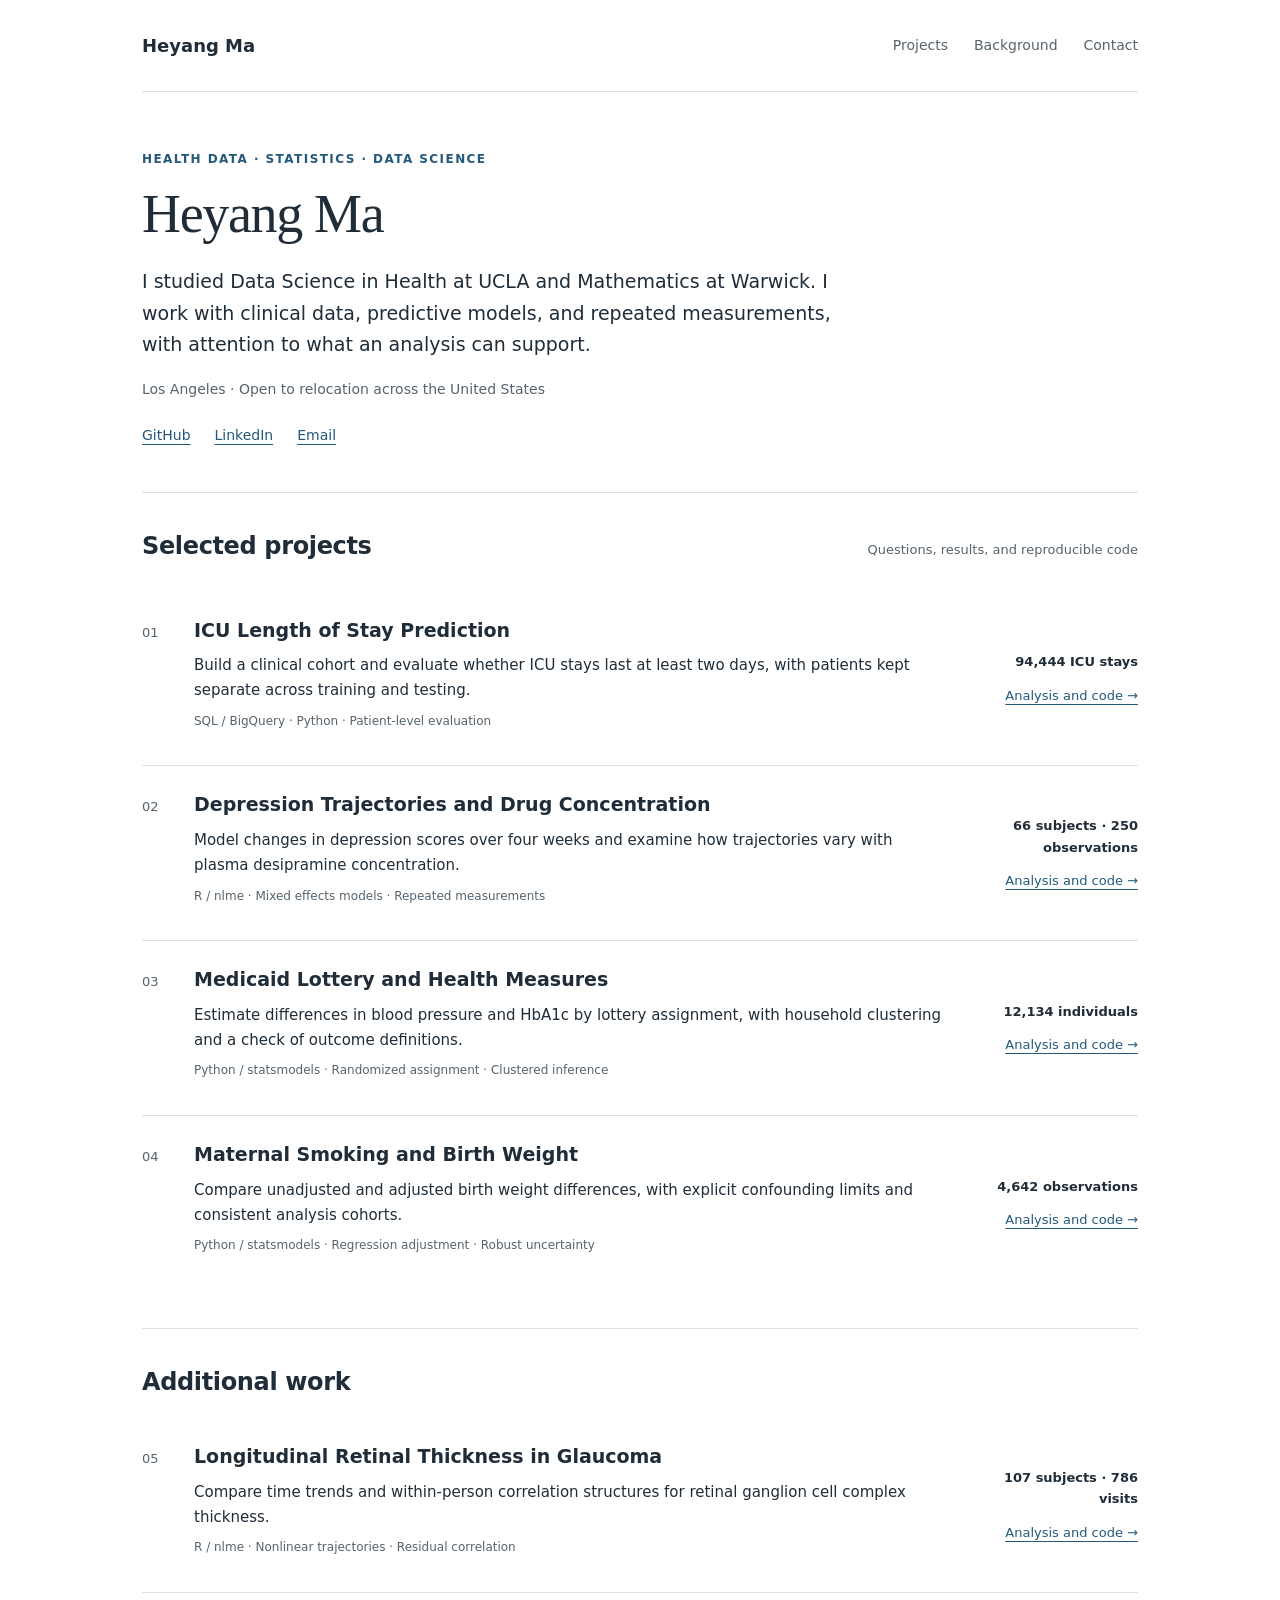
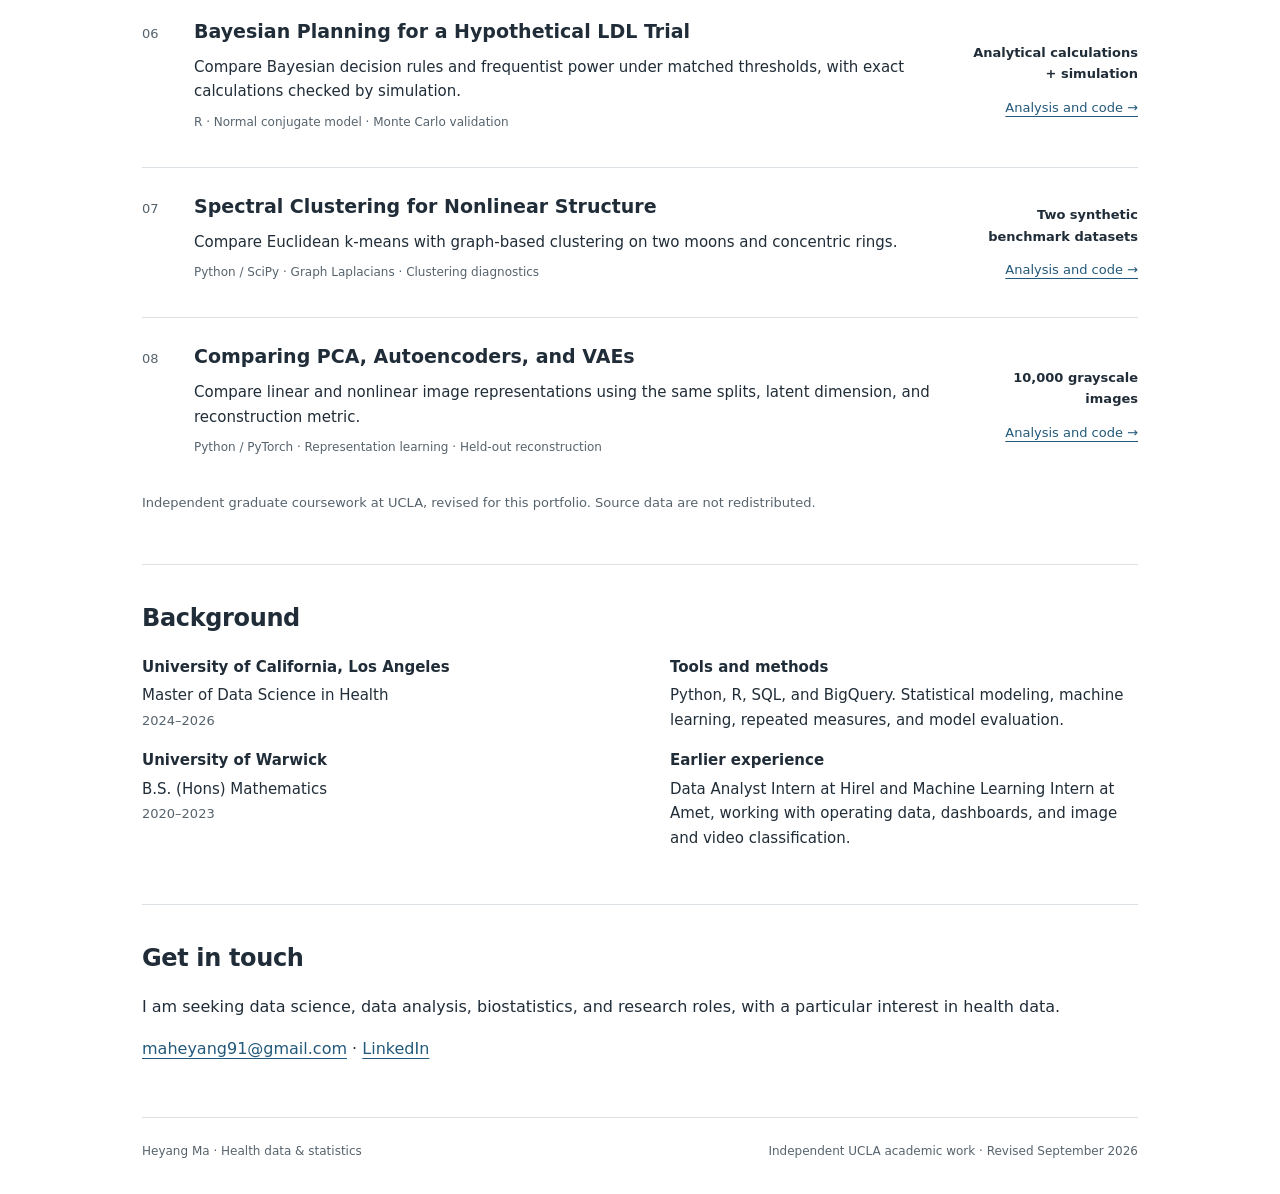
==== index.html @ ee315f1b "Add reviewed portfolio files: ." ====
<!doctype html><html lang="en"><head><meta charset="utf-8"><meta name="viewport" content="width=device-width,initial-scale=1"><title>Portfolio | Heyang Ma</title><meta name="description" content="Health data and statistics projects by Heyang Ma"><link rel="stylesheet" href="assets/style.css"><link rel="icon" href="assets/favicon.svg"></head><body><a class="skip" href="#main">Skip to content</a><div class="wrap"><header class="header"><a class="brand" href="index.html">Heyang Ma</a><nav class="nav" aria-label="Main navigation"><a href="index.html#projects">Projects</a><a href="index.html#background">Background</a><a href="index.html#contact">Contact</a></nav></header><main id="main"><section class="intro"><p class="eyebrow">Health data · Statistics · Data science</p><h1>Heyang Ma</h1><p class="lede">I studied Data Science in Health at UCLA and Mathematics at Warwick. I work with clinical data, predictive models, and repeated measurements, with attention to what an analysis can support.</p><p class="meta">Los Angeles · Open to relocation across the United States</p><div class="intro-links"><a href="https://github.com/666mhy666">GitHub</a><a href="https://www.linkedin.com/in/heyang-ma-375151330/">LinkedIn</a><a href="mailto:maheyang91@gmail.com">Email</a></div></section><section class="section" id="projects"><div class="section-head"><h2>Selected projects</h2><p>Questions, results, and reproducible code</p></div><ol class="projects"><li class="project"><span class="number">01</span><div><h3><a href="projects/mimic-iv-icu-los/index.html">ICU Length of Stay Prediction</a></h3><p>Build a clinical cohort and evaluate whether ICU stays last at least two days, with patients kept separate across training and testing.</p><p class="method">SQL / BigQuery · Python · Patient-level evaluation</p></div><div class="project-side"><strong>94,444 ICU stays</strong><a href="projects/mimic-iv-icu-los/index.html">Analysis and code →</a></div></li><li class="project"><span class="number">02</span><div><h3><a href="projects/longitudinal-depression/index.html">Depression Trajectories and Drug Concentration</a></h3><p>Model changes in depression scores over four weeks and examine how trajectories vary with plasma desipramine concentration.</p><p class="method">R / nlme · Mixed effects models · Repeated measurements</p></div><div class="project-side"><strong>66 subjects · 250 observations</strong><a href="projects/longitudinal-depression/index.html">Analysis and code →</a></div></li><li class="project"><span class="number">03</span><div><h3><a href="projects/medicaid-lottery-analysis/index.html">Medicaid Lottery and Health Measures</a></h3><p>Estimate differences in blood pressure and HbA1c by lottery assignment, with household clustering and a check of outcome definitions.</p><p class="method">Python / statsmodels · Randomized assignment · Clustered inference</p></div><div class="project-side"><strong>12,134 individuals</strong><a href="projects/medicaid-lottery-analysis/index.html">Analysis and code →</a></div></li><li class="project"><span class="number">04</span><div><h3><a href="projects/maternal-smoking-birthweight/index.html">Maternal Smoking and Birth Weight</a></h3><p>Compare unadjusted and adjusted birth weight differences, with explicit confounding limits and consistent analysis cohorts.</p><p class="method">Python / statsmodels · Regression adjustment · Robust uncertainty</p></div><div class="project-side"><strong>4,642 observations</strong><a href="projects/maternal-smoking-birthweight/index.html">Analysis and code →</a></div></li></ol></section><section class="section"><h2>Additional work</h2><ol class="projects"><li class="project"><span class="number">05</span><div><h3><a href="projects/glaucoma-progression/index.html">Longitudinal Retinal Thickness in Glaucoma</a></h3><p>Compare time trends and within-person correlation structures for retinal ganglion cell complex thickness.</p><p class="method">R / nlme · Nonlinear trajectories · Residual correlation</p></div><div class="project-side"><strong>107 subjects · 786 visits</strong><a href="projects/glaucoma-progression/index.html">Analysis and code →</a></div></li><li class="project"><span class="number">06</span><div><h3><a href="projects/bayesian-trial-design/index.html">Bayesian Planning for a Hypothetical LDL Trial</a></h3><p>Compare Bayesian decision rules and frequentist power under matched thresholds, with exact calculations checked by simulation.</p><p class="method">R · Normal conjugate model · Monte Carlo validation</p></div><div class="project-side"><strong>Analytical calculations + simulation</strong><a href="projects/bayesian-trial-design/index.html">Analysis and code →</a></div></li><li class="project"><span class="number">07</span><div><h3><a href="projects/spectral-clustering/index.html">Spectral Clustering for Nonlinear Structure</a></h3><p>Compare Euclidean k-means with graph-based clustering on two moons and concentric rings.</p><p class="method">Python / SciPy · Graph Laplacians · Clustering diagnostics</p></div><div class="project-side"><strong>Two synthetic benchmark datasets</strong><a href="projects/spectral-clustering/index.html">Analysis and code →</a></div></li><li class="project"><span class="number">08</span><div><h3><a href="projects/image-representation-learning/index.html">Comparing PCA, Autoencoders, and VAEs</a></h3><p>Compare linear and nonlinear image representations using the same splits, latent dimension, and reconstruction metric.</p><p class="method">Python / PyTorch · Representation learning · Held-out reconstruction</p></div><div class="project-side"><strong>10,000 grayscale images</strong><a href="projects/image-representation-learning/index.html">Analysis and code →</a></div></li></ol><p class="small">Independent graduate coursework at UCLA, revised for this portfolio. Source data are not redistributed.</p></section><section class="section" id="background"><h2>Background</h2><div class="two-col"><div><p class="label">University of California, Los Angeles</p><p>Master of Data Science in Health<br><span class="small">2024–2026</span></p><p class="label">University of Warwick</p><p>B.S. (Hons) Mathematics<br><span class="small">2020–2023</span></p></div><div><p class="label">Tools and methods</p><p>Python, R, SQL, and BigQuery. Statistical modeling, machine learning, repeated measures, and model evaluation.</p><p class="label">Earlier experience</p><p>Data Analyst Intern at Hirel and Machine Learning Intern at Amet, working with operating data, dashboards, and image and video classification.</p></div></div></section><section class="section" id="contact"><h2>Get in touch</h2><p>I am seeking data science, data analysis, biostatistics, and research roles, with a particular interest in health data.</p><p><a href="mailto:maheyang91@gmail.com">maheyang91@gmail.com</a> · <a href="https://www.linkedin.com/in/heyang-ma-375151330/">LinkedIn</a></p></section></main><footer class="footer"><span>Heyang Ma · Health data &amp; statistics</span><span>Independent UCLA academic work · Revised September 2026</span></footer></div></body></html>
---- assets/style.css ----
:root{--ink:#202d38;--muted:#56636d;--blue:#23597a;--line:#dbe1e4;--paper:#fff;--tint:#f4f7f8;--max:1060px}
*{box-sizing:border-box}html{scroll-behavior:smooth;scroll-padding-top:24px}body{margin:0;background:var(--paper);color:var(--ink);font-family:system-ui,-apple-system,BlinkMacSystemFont,"Segoe UI",sans-serif;font-size:16px;line-height:1.65}a{color:var(--blue);text-underline-offset:4px}a:hover{text-decoration-thickness:2px}a:focus-visible{outline:3px solid #be7d20;outline-offset:5px;border-radius:2px}.wrap{max-width:var(--max);margin:auto;padding:0 32px}.skip{position:absolute;left:24px;top:-100px;background:#fff;padding:12px;z-index:3}.skip:focus{top:12px}.header{display:flex;justify-content:space-between;align-items:center;gap:24px;min-height:92px;border-bottom:1px solid var(--line)}.brand{font-weight:650;color:var(--ink);text-decoration:none;font-size:18px}.nav{display:flex;gap:26px;flex-wrap:wrap;font-size:14px}.nav a{color:var(--muted);text-decoration:none}.nav a:hover{text-decoration:underline}.intro{padding:58px 0 45px;max-width:780px}.eyebrow{font-size:12px;font-weight:650;letter-spacing:.12em;text-transform:uppercase;color:var(--blue);margin:0 0 14px}h1,h2,h3,p{margin-top:0}h1{font-family:Georgia,"Times New Roman",serif;font-size:clamp(36px,5vw,54px);font-weight:400;line-height:1.12;letter-spacing:-.025em;margin-bottom:22px}h2{font-size:24px;line-height:1.3;font-weight:600;letter-spacing:-.015em}h3{font-size:19px;line-height:1.4;font-weight:600;margin-bottom:10px}.lede{font-size:19px;line-height:1.65;max-width:720px;margin-bottom:18px}.meta{font-size:14px;color:var(--muted);margin-bottom:0}.intro-links{display:flex;gap:24px;margin-top:23px;font-size:14px}.section{padding:38px 0;border-top:1px solid var(--line)}.section-head{display:flex;align-items:baseline;justify-content:space-between;gap:18px;margin-bottom:9px}.section-head p{font-size:13px;color:var(--muted)}.projects{list-style:none;padding:0;margin:0}.project{display:grid;grid-template-columns:34px 1fr 176px;gap:18px;padding:25px 0;border-top:1px solid var(--line)}.project:first-child{border-top:0}.number{color:var(--muted);font-size:13px;padding-top:5px;font-variant-numeric:tabular-nums}.project h3 a{color:var(--ink);text-decoration:none}.project h3 a:hover{color:var(--blue);text-decoration:underline}.project p{font-size:15px;line-height:1.65;margin:0 0 9px}.method{font-size:12px!important;color:var(--muted)}.project-side{text-align:right;font-size:13px;align-self:center}.project-side strong{font-weight:550;display:block;margin-bottom:12px}.project-side a{white-space:nowrap}.two-col{display:grid;grid-template-columns:1fr 1fr;gap:60px}.two-col p{font-size:15px}.label{font-weight:600;margin-bottom:4px}.small{font-size:13px;color:var(--muted)}.availability{background:var(--tint);border-left:3px solid #8ca8b9;padding:16px 20px;font-size:14px;color:#47545d;margin:24px 0}.footer{border-top:1px solid var(--line);padding:24px 0 32px;display:flex;justify-content:space-between;gap:24px;font-size:12px;color:var(--muted)}.back{display:inline-block;margin-top:30px;font-size:14px}.detail-intro{padding:28px 0 32px;max-width:900px}.detail-intro h1{font-size:clamp(32px,4.5vw,46px)}.facts{display:flex;gap:30px;flex-wrap:wrap;border-block:1px solid var(--line);padding:17px 0;margin-top:24px;font-size:13px}.facts strong{display:block;font-weight:600}.detail-layout{display:grid;grid-template-columns:minmax(0,2.6fr) minmax(190px,1fr);gap:60px;margin-bottom:48px}.prose h2{font-size:21px;margin:29px 0 12px}.prose h2:first-child{margin-top:0}.prose p,.prose li{font-size:15px}.prose ul{padding-left:22px}.prose li{padding-bottom:7px}.aside{border-left:1px solid var(--line);padding-left:24px}.aside h2{font-size:14px}.aside ul{list-style:none;padding:0;font-size:14px}.aside li{margin:10px 0}.aside .note{font-size:13px;color:var(--muted);margin-top:24px}.contact p{margin-bottom:10px}
@media(max-width:720px){.wrap{padding:0 22px}.header{min-height:80px;gap:16px}.nav{gap:15px;font-size:13px}.intro{padding:40px 0 32px}.lede{font-size:17px}.project{grid-template-columns:24px 1fr;gap:10px;padding:23px 0}.project-side{grid-column:2;text-align:left;display:flex;gap:18px;align-items:center;font-size:12px}.project-side strong{margin:0}.section-head{display:block}.section-head p{margin-top:-4px}.two-col{grid-template-columns:1fr;gap:20px}.detail-layout{grid-template-columns:1fr;gap:25px}.aside{border-left:0;border-top:1px solid var(--line);padding:24px 0 0}.footer{flex-direction:column;gap:5px}.facts{gap:20px}.intro-links{flex-wrap:wrap}.section{padding:30px 0}}
@media(prefers-reduced-motion:reduce){html{scroll-behavior:auto}}@media print{.nav,.skip,.back,.intro-links{display:none}body{font-size:11pt}.wrap{max-width:none;padding:0}a{color:inherit}.section,.project{break-inside:avoid}.intro{padding:20px 0}.detail-layout{display:block}.aside{border:0;padding:0}.footer{margin-top:20px}}
pre{overflow-x:auto;background:var(--tint);padding:16px;font-size:13px}figure{margin:24px 0}.prose,.aside{min-width:0}.aside a{overflow-wrap:anywhere}
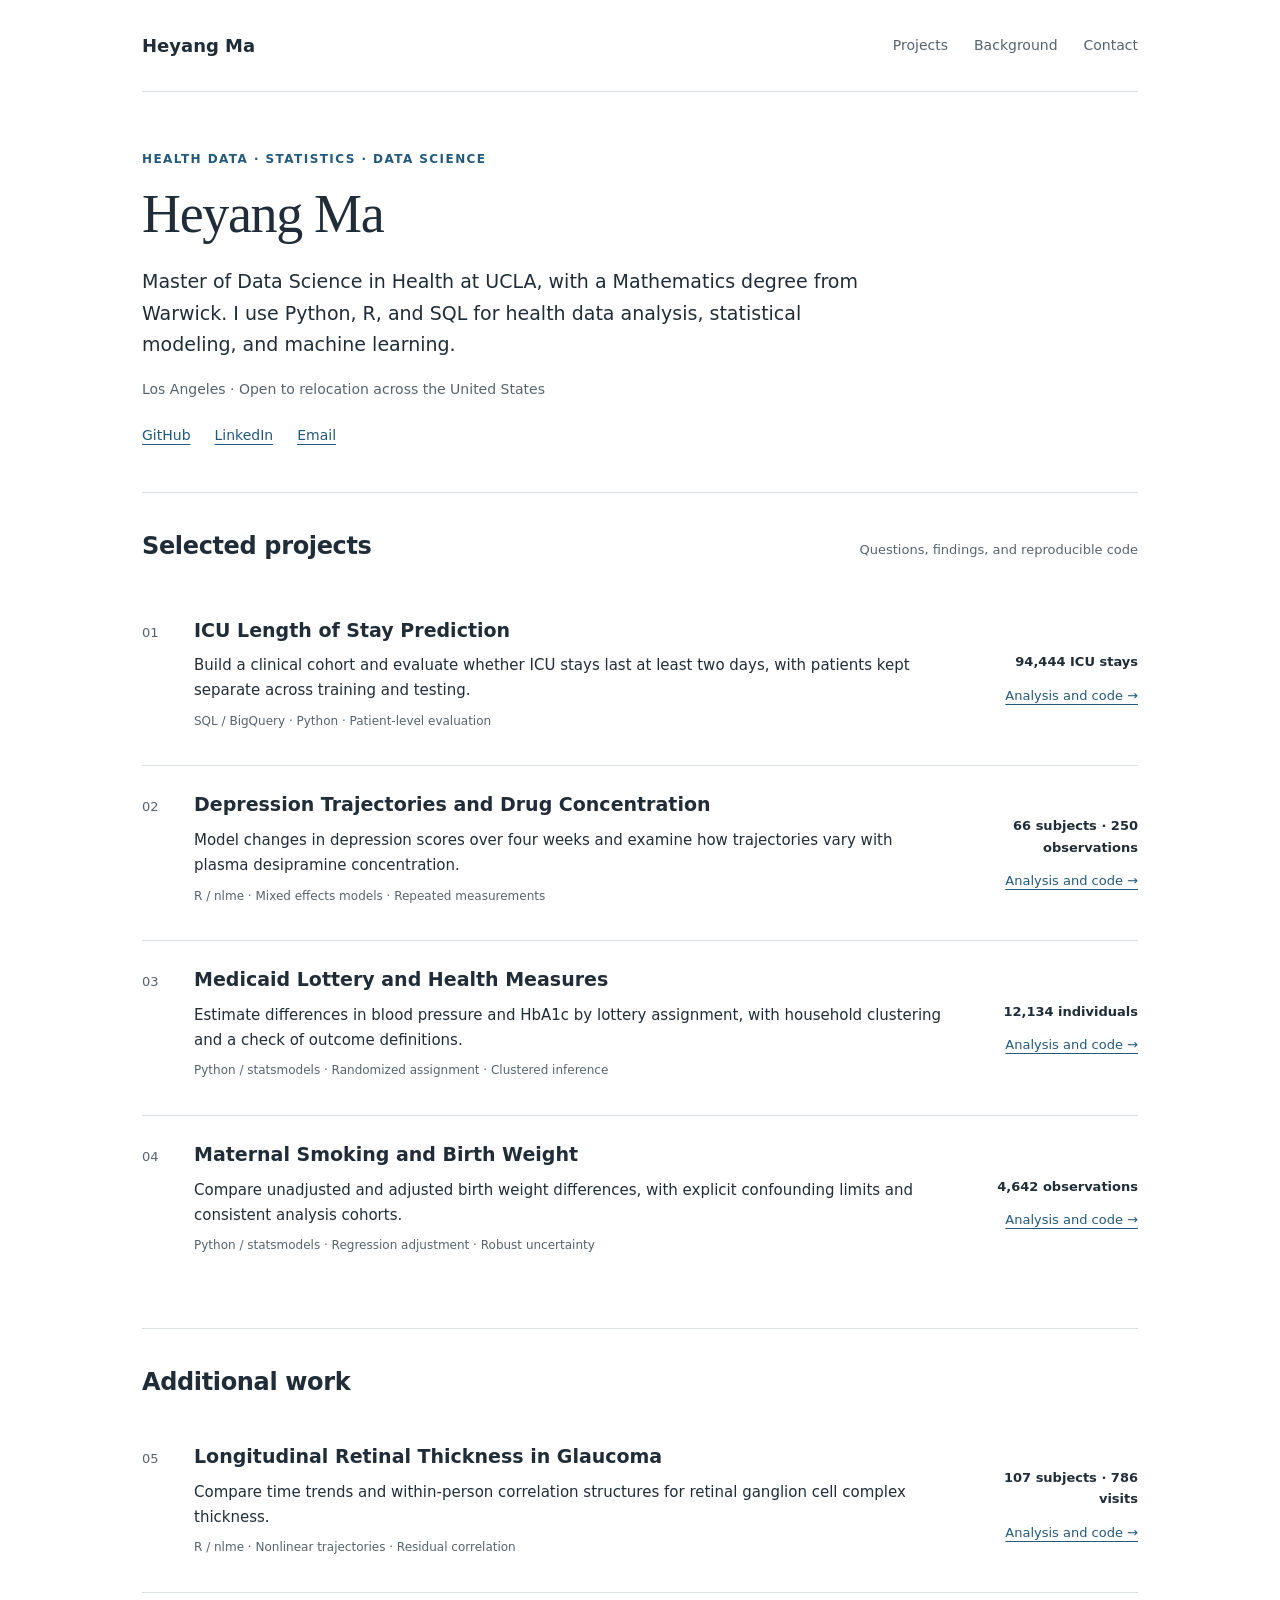
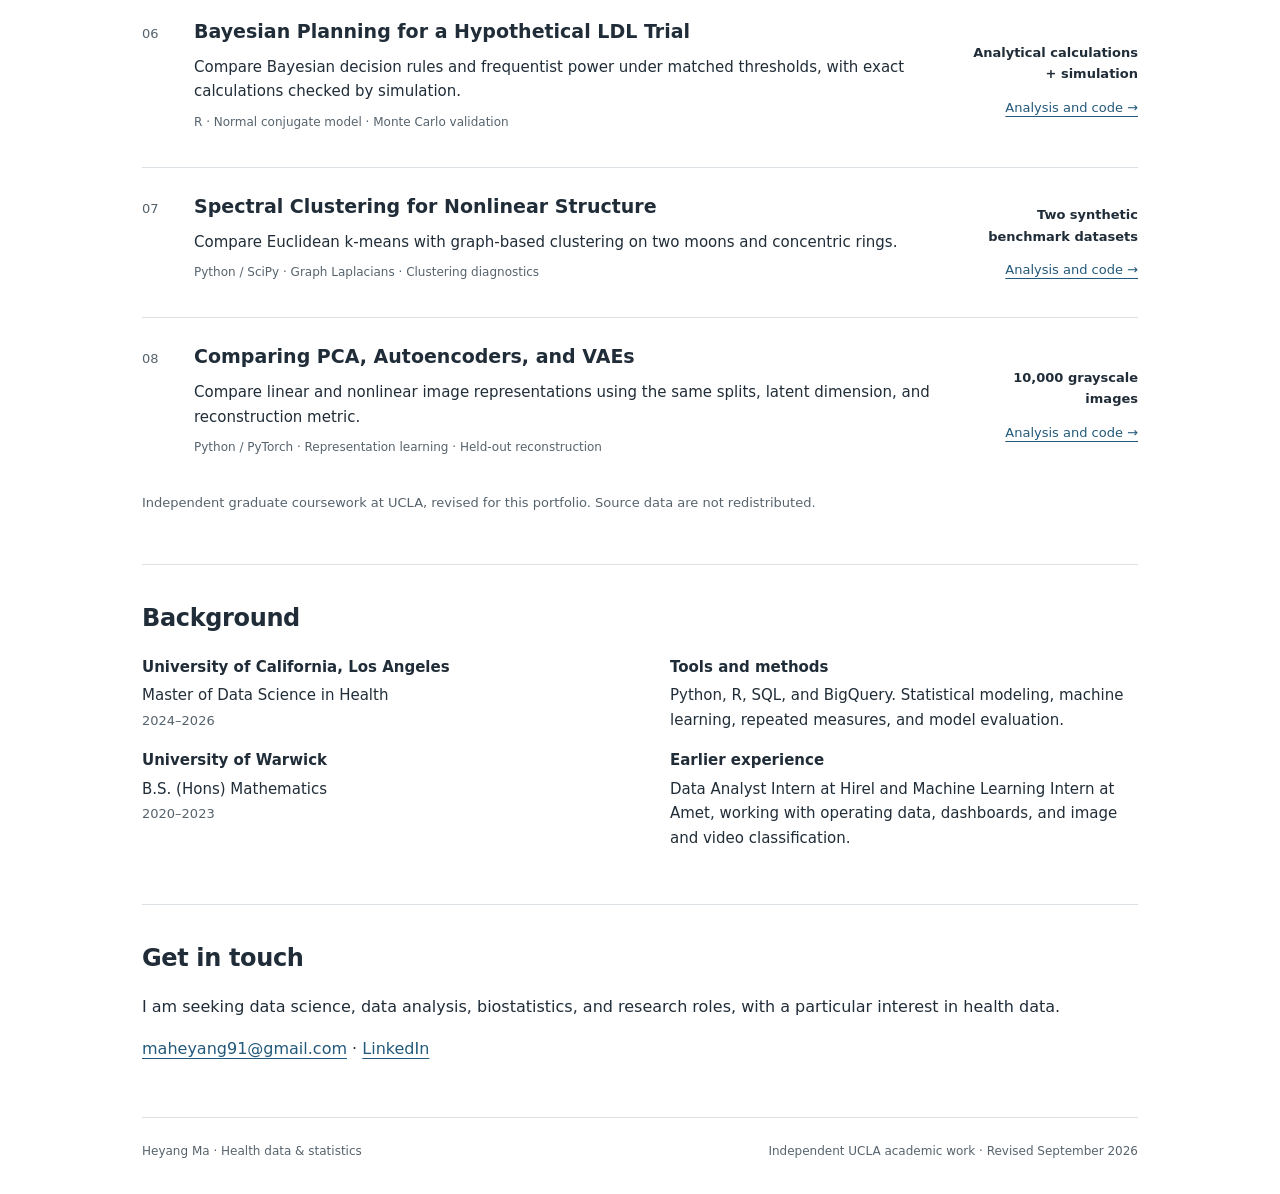
==== commit 1b071b91: "Refine portfolio homepage" ====
--- a/index.html
+++ b/index.html
@@ -1 +1 @@
-<!doctype html><html lang="en"><head><meta charset="utf-8"><meta name="viewport" content="width=device-width,initial-scale=1"><title>Portfolio | Heyang Ma</title><meta name="description" content="Health data and statistics projects by Heyang Ma"><link rel="stylesheet" href="assets/style.css"><link rel="icon" href="assets/favicon.svg"></head><body><a class="skip" href="#main">Skip to content</a><div class="wrap"><header class="header"><a class="brand" href="index.html">Heyang Ma</a><nav class="nav" aria-label="Main navigation"><a href="index.html#projects">Projects</a><a href="index.html#background">Background</a><a href="index.html#contact">Contact</a></nav></header><main id="main"><section class="intro"><p class="eyebrow">Health data · Statistics · Data science</p><h1>Heyang Ma</h1><p class="lede">I studied Data Science in Health at UCLA and Mathematics at Warwick. I work with clinical data, predictive models, and repeated measurements, with attention to what an analysis can support.</p><p class="meta">Los Angeles · Open to relocation across the United States</p><div class="intro-links"><a href="https://github.com/666mhy666">GitHub</a><a href="https://www.linkedin.com/in/heyang-ma-375151330/">LinkedIn</a><a href="mailto:maheyang91@gmail.com">Email</a></div></section><section class="section" id="projects"><div class="section-head"><h2>Selected projects</h2><p>Questions, results, and reproducible code</p></div><ol class="projects"><li class="project"><span class="number">01</span><div><h3><a href="projects/mimic-iv-icu-los/index.html">ICU Length of Stay Prediction</a></h3><p>Build a clinical cohort and evaluate whether ICU stays last at least two days, with patients kept separate across training and testing.</p><p class="method">SQL / BigQuery · Python · Patient-level evaluation</p></div><div class="project-side"><strong>94,444 ICU stays</strong><a href="projects/mimic-iv-icu-los/index.html">Analysis and code →</a></div></li><li class="project"><span class="number">02</span><div><h3><a href="projects/longitudinal-depression/index.html">Depression Trajectories and Drug Concentration</a></h3><p>Model changes in depression scores over four weeks and examine how trajectories vary with plasma desipramine concentration.</p><p class="method">R / nlme · Mixed effects models · Repeated measurements</p></div><div class="project-side"><strong>66 subjects · 250 observations</strong><a href="projects/longitudinal-depression/index.html">Analysis and code →</a></div></li><li class="project"><span class="number">03</span><div><h3><a href="projects/medicaid-lottery-analysis/index.html">Medicaid Lottery and Health Measures</a></h3><p>Estimate differences in blood pressure and HbA1c by lottery assignment, with household clustering and a check of outcome definitions.</p><p class="method">Python / statsmodels · Randomized assignment · Clustered inference</p></div><div class="project-side"><strong>12,134 individuals</strong><a href="projects/medicaid-lottery-analysis/index.html">Analysis and code →</a></div></li><li class="project"><span class="number">04</span><div><h3><a href="projects/maternal-smoking-birthweight/index.html">Maternal Smoking and Birth Weight</a></h3><p>Compare unadjusted and adjusted birth weight differences, with explicit confounding limits and consistent analysis cohorts.</p><p class="method">Python / statsmodels · Regression adjustment · Robust uncertainty</p></div><div class="project-side"><strong>4,642 observations</strong><a href="projects/maternal-smoking-birthweight/index.html">Analysis and code →</a></div></li></ol></section><section class="section"><h2>Additional work</h2><ol class="projects"><li class="project"><span class="number">05</span><div><h3><a href="projects/glaucoma-progression/index.html">Longitudinal Retinal Thickness in Glaucoma</a></h3><p>Compare time trends and within-person correlation structures for retinal ganglion cell complex thickness.</p><p class="method">R / nlme · Nonlinear trajectories · Residual correlation</p></div><div class="project-side"><strong>107 subjects · 786 visits</strong><a href="projects/glaucoma-progression/index.html">Analysis and code →</a></div></li><li class="project"><span class="number">06</span><div><h3><a href="projects/bayesian-trial-design/index.html">Bayesian Planning for a Hypothetical LDL Trial</a></h3><p>Compare Bayesian decision rules and frequentist power under matched thresholds, with exact calculations checked by simulation.</p><p class="method">R · Normal conjugate model · Monte Carlo validation</p></div><div class="project-side"><strong>Analytical calculations + simulation</strong><a href="projects/bayesian-trial-design/index.html">Analysis and code →</a></div></li><li class="project"><span class="number">07</span><div><h3><a href="projects/spectral-clustering/index.html">Spectral Clustering for Nonlinear Structure</a></h3><p>Compare Euclidean k-means with graph-based clustering on two moons and concentric rings.</p><p class="method">Python / SciPy · Graph Laplacians · Clustering diagnostics</p></div><div class="project-side"><strong>Two synthetic benchmark datasets</strong><a href="projects/spectral-clustering/index.html">Analysis and code →</a></div></li><li class="project"><span class="number">08</span><div><h3><a href="projects/image-representation-learning/index.html">Comparing PCA, Autoencoders, and VAEs</a></h3><p>Compare linear and nonlinear image representations using the same splits, latent dimension, and reconstruction metric.</p><p class="method">Python / PyTorch · Representation learning · Held-out reconstruction</p></div><div class="project-side"><strong>10,000 grayscale images</strong><a href="projects/image-representation-learning/index.html">Analysis and code →</a></div></li></ol><p class="small">Independent graduate coursework at UCLA, revised for this portfolio. Source data are not redistributed.</p></section><section class="section" id="background"><h2>Background</h2><div class="two-col"><div><p class="label">University of California, Los Angeles</p><p>Master of Data Science in Health<br><span class="small">2024–2026</span></p><p class="label">University of Warwick</p><p>B.S. (Hons) Mathematics<br><span class="small">2020–2023</span></p></div><div><p class="label">Tools and methods</p><p>Python, R, SQL, and BigQuery. Statistical modeling, machine learning, repeated measures, and model evaluation.</p><p class="label">Earlier experience</p><p>Data Analyst Intern at Hirel and Machine Learning Intern at Amet, working with operating data, dashboards, and image and video classification.</p></div></div></section><section class="section" id="contact"><h2>Get in touch</h2><p>I am seeking data science, data analysis, biostatistics, and research roles, with a particular interest in health data.</p><p><a href="mailto:maheyang91@gmail.com">maheyang91@gmail.com</a> · <a href="https://www.linkedin.com/in/heyang-ma-375151330/">LinkedIn</a></p></section></main><footer class="footer"><span>Heyang Ma · Health data &amp; statistics</span><span>Independent UCLA academic work · Revised September 2026</span></footer></div></body></html>+<!doctype html><html lang="en"><head><meta charset="utf-8"><meta name="viewport" content="width=device-width,initial-scale=1"><title>Portfolio | Heyang Ma</title><meta name="description" content="Health data and statistics projects by Heyang Ma"><link rel="stylesheet" href="assets/style.css"><link rel="icon" href="assets/favicon.svg"></head><body><a class="skip" href="#main">Skip to content</a><div class="wrap"><header class="header"><a class="brand" href="index.html">Heyang Ma</a><nav class="nav" aria-label="Main navigation"><a href="index.html#projects">Projects</a><a href="index.html#background">Background</a><a href="index.html#contact">Contact</a></nav></header><main id="main"><section class="intro"><p class="eyebrow">Health data · Statistics · Data science</p><h1>Heyang Ma</h1><p class="lede">Master of Data Science in Health at UCLA, with a Mathematics degree from Warwick. I use Python, R, and SQL for health data analysis, statistical modeling, and machine learning.</p><p class="meta">Los Angeles · Open to relocation across the United States</p><div class="intro-links"><a href="https://github.com/666mhy666">GitHub</a><a href="https://www.linkedin.com/in/heyang-ma-375151330/">LinkedIn</a><a href="mailto:maheyang91@gmail.com">Email</a></div></section><section class="section" id="projects"><div class="section-head"><h2>Selected projects</h2><p>Questions, findings, and reproducible code</p></div><ol class="projects"><li class="project"><span class="number">01</span><div><h3><a href="projects/mimic-iv-icu-los/index.html">ICU Length of Stay Prediction</a></h3><p>Build a clinical cohort and evaluate whether ICU stays last at least two days, with patients kept separate across training and testing.</p><p class="method">SQL / BigQuery · Python · Patient-level evaluation</p></div><div class="project-side"><strong>94,444 ICU stays</strong><a href="projects/mimic-iv-icu-los/index.html">Analysis and code →</a></div></li><li class="project"><span class="number">02</span><div><h3><a href="projects/longitudinal-depression/index.html">Depression Trajectories and Drug Concentration</a></h3><p>Model changes in depression scores over four weeks and examine how trajectories vary with plasma desipramine concentration.</p><p class="method">R / nlme · Mixed effects models · Repeated measurements</p></div><div class="project-side"><strong>66 subjects · 250 observations</strong><a href="projects/longitudinal-depression/index.html">Analysis and code →</a></div></li><li class="project"><span class="number">03</span><div><h3><a href="projects/medicaid-lottery-analysis/index.html">Medicaid Lottery and Health Measures</a></h3><p>Estimate differences in blood pressure and HbA1c by lottery assignment, with household clustering and a check of outcome definitions.</p><p class="method">Python / statsmodels · Randomized assignment · Clustered inference</p></div><div class="project-side"><strong>12,134 individuals</strong><a href="projects/medicaid-lottery-analysis/index.html">Analysis and code →</a></div></li><li class="project"><span class="number">04</span><div><h3><a href="projects/maternal-smoking-birthweight/index.html">Maternal Smoking and Birth Weight</a></h3><p>Compare unadjusted and adjusted birth weight differences, with explicit confounding limits and consistent analysis cohorts.</p><p class="method">Python / statsmodels · Regression adjustment · Robust uncertainty</p></div><div class="project-side"><strong>4,642 observations</strong><a href="projects/maternal-smoking-birthweight/index.html">Analysis and code →</a></div></li></ol></section><section class="section"><h2>Additional work</h2><ol class="projects"><li class="project"><span class="number">05</span><div><h3><a href="projects/glaucoma-progression/index.html">Longitudinal Retinal Thickness in Glaucoma</a></h3><p>Compare time trends and within-person correlation structures for retinal ganglion cell complex thickness.</p><p class="method">R / nlme · Nonlinear trajectories · Residual correlation</p></div><div class="project-side"><strong>107 subjects · 786 visits</strong><a href="projects/glaucoma-progression/index.html">Analysis and code →</a></div></li><li class="project"><span class="number">06</span><div><h3><a href="projects/bayesian-trial-design/index.html">Bayesian Planning for a Hypothetical LDL Trial</a></h3><p>Compare Bayesian decision rules and frequentist power under matched thresholds, with exact calculations checked by simulation.</p><p class="method">R · Normal conjugate model · Monte Carlo validation</p></div><div class="project-side"><strong>Analytical calculations + simulation</strong><a href="projects/bayesian-trial-design/index.html">Analysis and code →</a></div></li><li class="project"><span class="number">07</span><div><h3><a href="projects/spectral-clustering/index.html">Spectral Clustering for Nonlinear Structure</a></h3><p>Compare Euclidean k-means with graph-based clustering on two moons and concentric rings.</p><p class="method">Python / SciPy · Graph Laplacians · Clustering diagnostics</p></div><div class="project-side"><strong>Two synthetic benchmark datasets</strong><a href="projects/spectral-clustering/index.html">Analysis and code →</a></div></li><li class="project"><span class="number">08</span><div><h3><a href="projects/image-representation-learning/index.html">Comparing PCA, Autoencoders, and VAEs</a></h3><p>Compare linear and nonlinear image representations using the same splits, latent dimension, and reconstruction metric.</p><p class="method">Python / PyTorch · Representation learning · Held-out reconstruction</p></div><div class="project-side"><strong>10,000 grayscale images</strong><a href="projects/image-representation-learning/index.html">Analysis and code →</a></div></li></ol><p class="small">Independent graduate coursework at UCLA, revised for this portfolio. Source data are not redistributed.</p></section><section class="section" id="background"><h2>Background</h2><div class="two-col"><div><p class="label">University of California, Los Angeles</p><p>Master of Data Science in Health<br><span class="small">2024–2026</span></p><p class="label">University of Warwick</p><p>B.S. (Hons) Mathematics<br><span class="small">2020–2023</span></p></div><div><p class="label">Tools and methods</p><p>Python, R, SQL, and BigQuery. Statistical modeling, machine learning, repeated measures, and model evaluation.</p><p class="label">Earlier experience</p><p>Data Analyst Intern at Hirel and Machine Learning Intern at Amet, working with operating data, dashboards, and image and video classification.</p></div></div></section><section class="section" id="contact"><h2>Get in touch</h2><p>I am seeking data science, data analysis, biostatistics, and research roles, with a particular interest in health data.</p><p><a href="mailto:maheyang91@gmail.com">maheyang91@gmail.com</a> · <a href="https://www.linkedin.com/in/heyang-ma-375151330/">LinkedIn</a></p></section></main><footer class="footer"><span>Heyang Ma · Health data &amp; statistics</span><span>Independent UCLA academic work · Revised September 2026</span></footer></div></body></html>
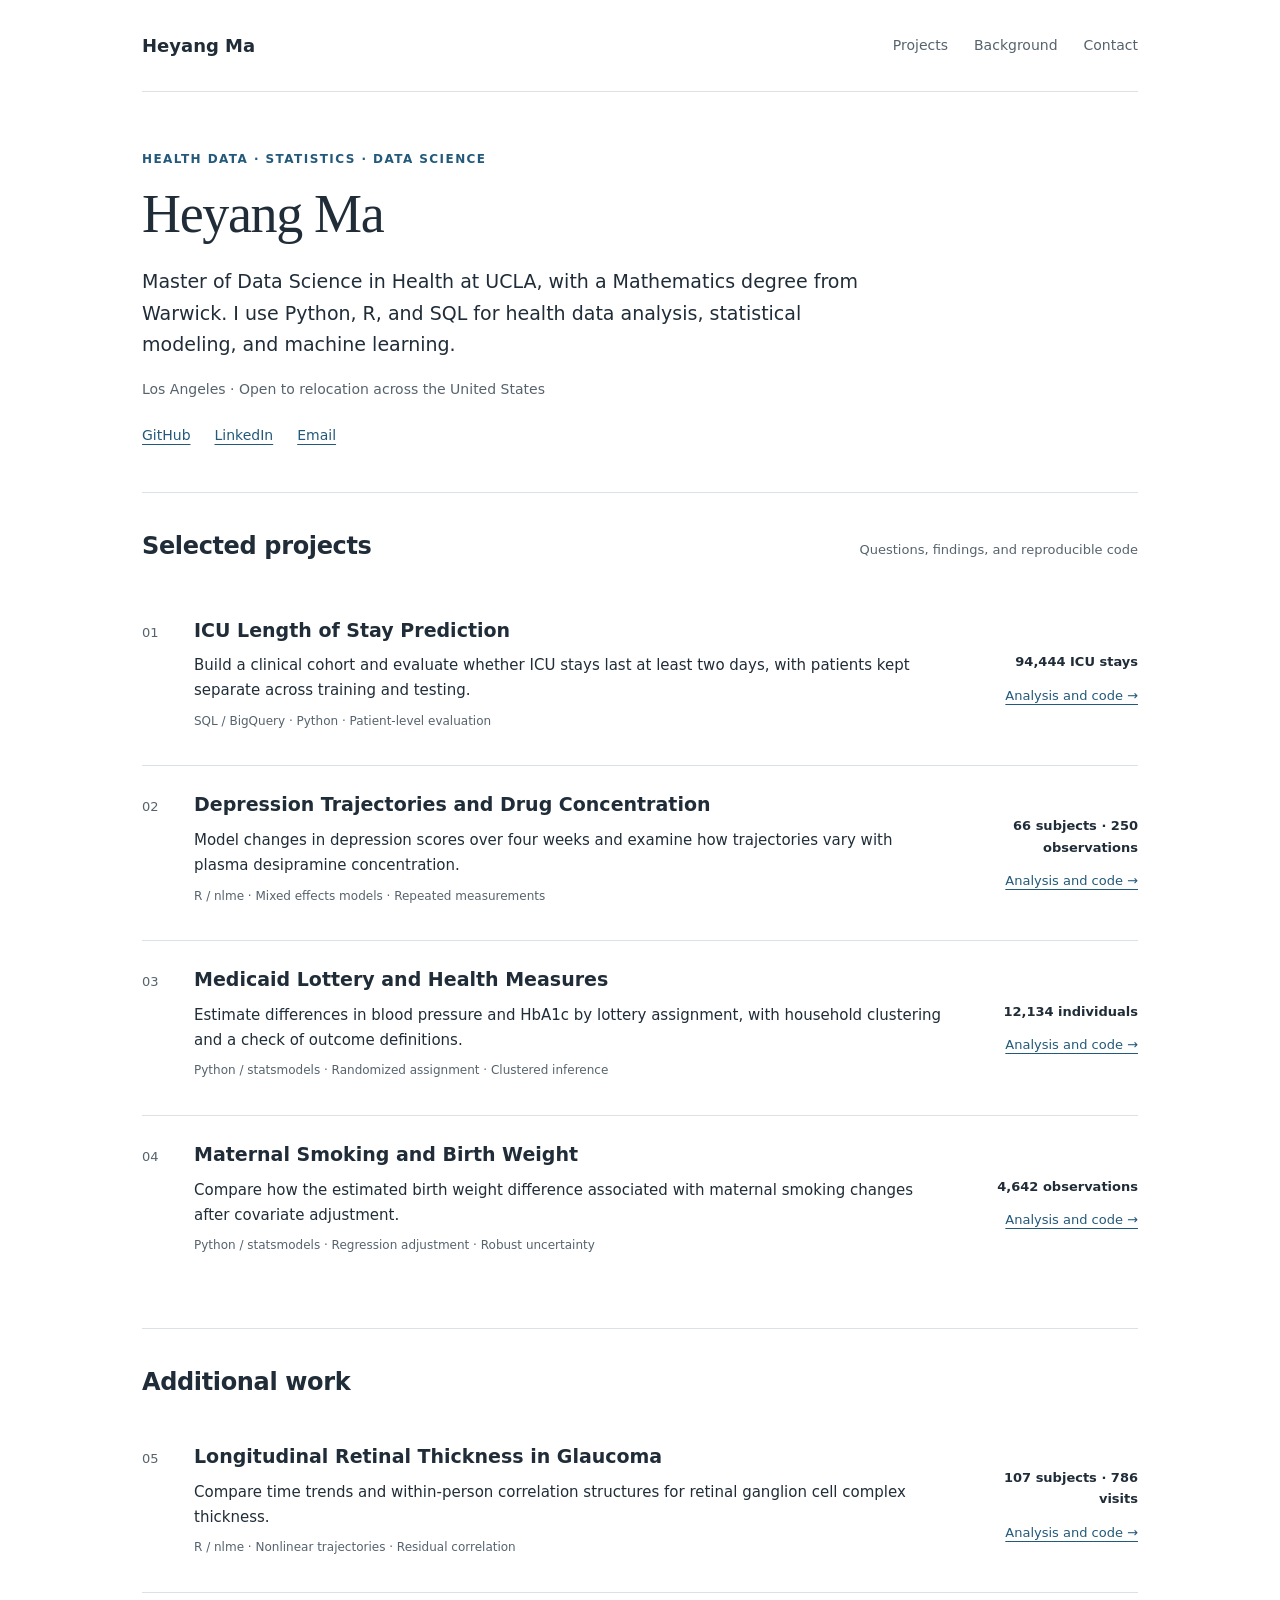
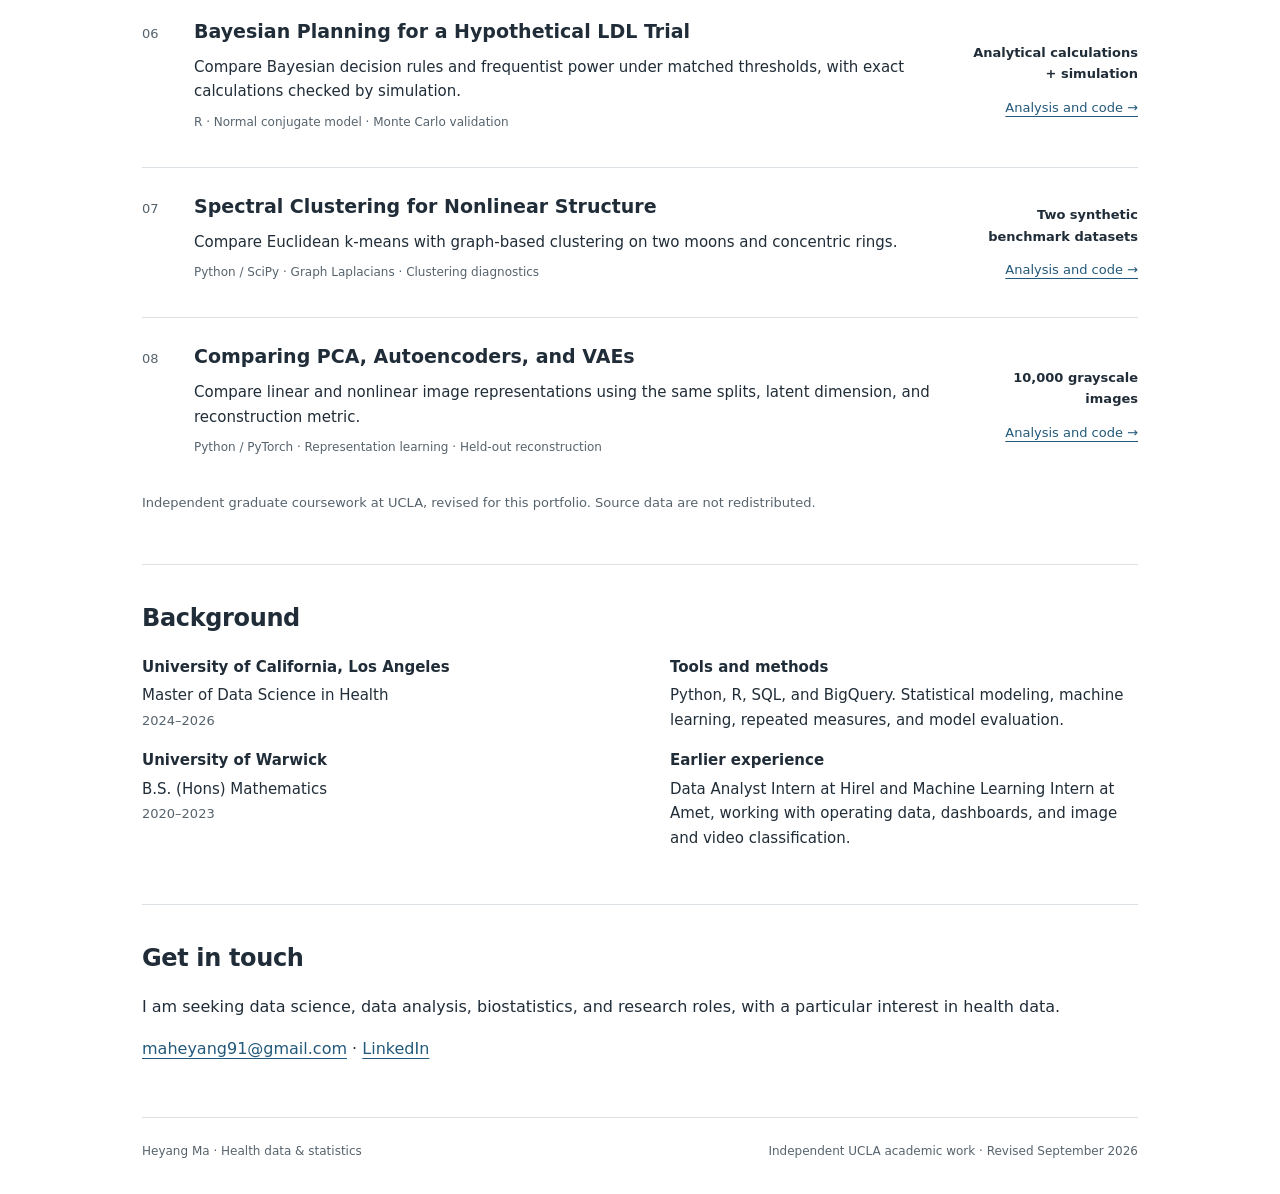
==== commit 79e6ef1a: "Refine portfolio writing" ====
--- a/index.html
+++ b/index.html
@@ -1 +1 @@
-<!doctype html><html lang="en"><head><meta charset="utf-8"><meta name="viewport" content="width=device-width,initial-scale=1"><title>Portfolio | Heyang Ma</title><meta name="description" content="Health data and statistics projects by Heyang Ma"><link rel="stylesheet" href="assets/style.css"><link rel="icon" href="assets/favicon.svg"></head><body><a class="skip" href="#main">Skip to content</a><div class="wrap"><header class="header"><a class="brand" href="index.html">Heyang Ma</a><nav class="nav" aria-label="Main navigation"><a href="index.html#projects">Projects</a><a href="index.html#background">Background</a><a href="index.html#contact">Contact</a></nav></header><main id="main"><section class="intro"><p class="eyebrow">Health data · Statistics · Data science</p><h1>Heyang Ma</h1><p class="lede">Master of Data Science in Health at UCLA, with a Mathematics degree from Warwick. I use Python, R, and SQL for health data analysis, statistical modeling, and machine learning.</p><p class="meta">Los Angeles · Open to relocation across the United States</p><div class="intro-links"><a href="https://github.com/666mhy666">GitHub</a><a href="https://www.linkedin.com/in/heyang-ma-375151330/">LinkedIn</a><a href="mailto:maheyang91@gmail.com">Email</a></div></section><section class="section" id="projects"><div class="section-head"><h2>Selected projects</h2><p>Questions, findings, and reproducible code</p></div><ol class="projects"><li class="project"><span class="number">01</span><div><h3><a href="projects/mimic-iv-icu-los/index.html">ICU Length of Stay Prediction</a></h3><p>Build a clinical cohort and evaluate whether ICU stays last at least two days, with patients kept separate across training and testing.</p><p class="method">SQL / BigQuery · Python · Patient-level evaluation</p></div><div class="project-side"><strong>94,444 ICU stays</strong><a href="projects/mimic-iv-icu-los/index.html">Analysis and code →</a></div></li><li class="project"><span class="number">02</span><div><h3><a href="projects/longitudinal-depression/index.html">Depression Trajectories and Drug Concentration</a></h3><p>Model changes in depression scores over four weeks and examine how trajectories vary with plasma desipramine concentration.</p><p class="method">R / nlme · Mixed effects models · Repeated measurements</p></div><div class="project-side"><strong>66 subjects · 250 observations</strong><a href="projects/longitudinal-depression/index.html">Analysis and code →</a></div></li><li class="project"><span class="number">03</span><div><h3><a href="projects/medicaid-lottery-analysis/index.html">Medicaid Lottery and Health Measures</a></h3><p>Estimate differences in blood pressure and HbA1c by lottery assignment, with household clustering and a check of outcome definitions.</p><p class="method">Python / statsmodels · Randomized assignment · Clustered inference</p></div><div class="project-side"><strong>12,134 individuals</strong><a href="projects/medicaid-lottery-analysis/index.html">Analysis and code →</a></div></li><li class="project"><span class="number">04</span><div><h3><a href="projects/maternal-smoking-birthweight/index.html">Maternal Smoking and Birth Weight</a></h3><p>Compare unadjusted and adjusted birth weight differences, with explicit confounding limits and consistent analysis cohorts.</p><p class="method">Python / statsmodels · Regression adjustment · Robust uncertainty</p></div><div class="project-side"><strong>4,642 observations</strong><a href="projects/maternal-smoking-birthweight/index.html">Analysis and code →</a></div></li></ol></section><section class="section"><h2>Additional work</h2><ol class="projects"><li class="project"><span class="number">05</span><div><h3><a href="projects/glaucoma-progression/index.html">Longitudinal Retinal Thickness in Glaucoma</a></h3><p>Compare time trends and within-person correlation structures for retinal ganglion cell complex thickness.</p><p class="method">R / nlme · Nonlinear trajectories · Residual correlation</p></div><div class="project-side"><strong>107 subjects · 786 visits</strong><a href="projects/glaucoma-progression/index.html">Analysis and code →</a></div></li><li class="project"><span class="number">06</span><div><h3><a href="projects/bayesian-trial-design/index.html">Bayesian Planning for a Hypothetical LDL Trial</a></h3><p>Compare Bayesian decision rules and frequentist power under matched thresholds, with exact calculations checked by simulation.</p><p class="method">R · Normal conjugate model · Monte Carlo validation</p></div><div class="project-side"><strong>Analytical calculations + simulation</strong><a href="projects/bayesian-trial-design/index.html">Analysis and code →</a></div></li><li class="project"><span class="number">07</span><div><h3><a href="projects/spectral-clustering/index.html">Spectral Clustering for Nonlinear Structure</a></h3><p>Compare Euclidean k-means with graph-based clustering on two moons and concentric rings.</p><p class="method">Python / SciPy · Graph Laplacians · Clustering diagnostics</p></div><div class="project-side"><strong>Two synthetic benchmark datasets</strong><a href="projects/spectral-clustering/index.html">Analysis and code →</a></div></li><li class="project"><span class="number">08</span><div><h3><a href="projects/image-representation-learning/index.html">Comparing PCA, Autoencoders, and VAEs</a></h3><p>Compare linear and nonlinear image representations using the same splits, latent dimension, and reconstruction metric.</p><p class="method">Python / PyTorch · Representation learning · Held-out reconstruction</p></div><div class="project-side"><strong>10,000 grayscale images</strong><a href="projects/image-representation-learning/index.html">Analysis and code →</a></div></li></ol><p class="small">Independent graduate coursework at UCLA, revised for this portfolio. Source data are not redistributed.</p></section><section class="section" id="background"><h2>Background</h2><div class="two-col"><div><p class="label">University of California, Los Angeles</p><p>Master of Data Science in Health<br><span class="small">2024–2026</span></p><p class="label">University of Warwick</p><p>B.S. (Hons) Mathematics<br><span class="small">2020–2023</span></p></div><div><p class="label">Tools and methods</p><p>Python, R, SQL, and BigQuery. Statistical modeling, machine learning, repeated measures, and model evaluation.</p><p class="label">Earlier experience</p><p>Data Analyst Intern at Hirel and Machine Learning Intern at Amet, working with operating data, dashboards, and image and video classification.</p></div></div></section><section class="section" id="contact"><h2>Get in touch</h2><p>I am seeking data science, data analysis, biostatistics, and research roles, with a particular interest in health data.</p><p><a href="mailto:maheyang91@gmail.com">maheyang91@gmail.com</a> · <a href="https://www.linkedin.com/in/heyang-ma-375151330/">LinkedIn</a></p></section></main><footer class="footer"><span>Heyang Ma · Health data &amp; statistics</span><span>Independent UCLA academic work · Revised September 2026</span></footer></div></body></html>+<!doctype html><html lang="en"><head><meta charset="utf-8"><meta name="viewport" content="width=device-width,initial-scale=1"><title>Portfolio | Heyang Ma</title><meta name="description" content="Health data and statistics projects by Heyang Ma"><link rel="stylesheet" href="assets/style.css"><link rel="icon" href="assets/favicon.svg"></head><body><a class="skip" href="#main">Skip to content</a><div class="wrap"><header class="header"><a class="brand" href="index.html">Heyang Ma</a><nav class="nav" aria-label="Main navigation"><a href="index.html#projects">Projects</a><a href="index.html#background">Background</a><a href="index.html#contact">Contact</a></nav></header><main id="main"><section class="intro"><p class="eyebrow">Health data · Statistics · Data science</p><h1>Heyang Ma</h1><p class="lede">Master of Data Science in Health at UCLA, with a Mathematics degree from Warwick. I use Python, R, and SQL for health data analysis, statistical modeling, and machine learning.</p><p class="meta">Los Angeles · Open to relocation across the United States</p><div class="intro-links"><a href="https://github.com/666mhy666">GitHub</a><a href="https://www.linkedin.com/in/heyang-ma-375151330/">LinkedIn</a><a href="mailto:maheyang91@gmail.com">Email</a></div></section><section class="section" id="projects"><div class="section-head"><h2>Selected projects</h2><p>Questions, findings, and reproducible code</p></div><ol class="projects"><li class="project"><span class="number">01</span><div><h3><a href="projects/mimic-iv-icu-los/index.html">ICU Length of Stay Prediction</a></h3><p>Build a clinical cohort and evaluate whether ICU stays last at least two days, with patients kept separate across training and testing.</p><p class="method">SQL / BigQuery · Python · Patient-level evaluation</p></div><div class="project-side"><strong>94,444 ICU stays</strong><a href="projects/mimic-iv-icu-los/index.html">Analysis and code →</a></div></li><li class="project"><span class="number">02</span><div><h3><a href="projects/longitudinal-depression/index.html">Depression Trajectories and Drug Concentration</a></h3><p>Model changes in depression scores over four weeks and examine how trajectories vary with plasma desipramine concentration.</p><p class="method">R / nlme · Mixed effects models · Repeated measurements</p></div><div class="project-side"><strong>66 subjects · 250 observations</strong><a href="projects/longitudinal-depression/index.html">Analysis and code →</a></div></li><li class="project"><span class="number">03</span><div><h3><a href="projects/medicaid-lottery-analysis/index.html">Medicaid Lottery and Health Measures</a></h3><p>Estimate differences in blood pressure and HbA1c by lottery assignment, with household clustering and a check of outcome definitions.</p><p class="method">Python / statsmodels · Randomized assignment · Clustered inference</p></div><div class="project-side"><strong>12,134 individuals</strong><a href="projects/medicaid-lottery-analysis/index.html">Analysis and code →</a></div></li><li class="project"><span class="number">04</span><div><h3><a href="projects/maternal-smoking-birthweight/index.html">Maternal Smoking and Birth Weight</a></h3><p>Compare how the estimated birth weight difference associated with maternal smoking changes after covariate adjustment.</p><p class="method">Python / statsmodels · Regression adjustment · Robust uncertainty</p></div><div class="project-side"><strong>4,642 observations</strong><a href="projects/maternal-smoking-birthweight/index.html">Analysis and code →</a></div></li></ol></section><section class="section"><h2>Additional work</h2><ol class="projects"><li class="project"><span class="number">05</span><div><h3><a href="projects/glaucoma-progression/index.html">Longitudinal Retinal Thickness in Glaucoma</a></h3><p>Compare time trends and within-person correlation structures for retinal ganglion cell complex thickness.</p><p class="method">R / nlme · Nonlinear trajectories · Residual correlation</p></div><div class="project-side"><strong>107 subjects · 786 visits</strong><a href="projects/glaucoma-progression/index.html">Analysis and code →</a></div></li><li class="project"><span class="number">06</span><div><h3><a href="projects/bayesian-trial-design/index.html">Bayesian Planning for a Hypothetical LDL Trial</a></h3><p>Compare Bayesian decision rules and frequentist power under matched thresholds, with exact calculations checked by simulation.</p><p class="method">R · Normal conjugate model · Monte Carlo validation</p></div><div class="project-side"><strong>Analytical calculations + simulation</strong><a href="projects/bayesian-trial-design/index.html">Analysis and code →</a></div></li><li class="project"><span class="number">07</span><div><h3><a href="projects/spectral-clustering/index.html">Spectral Clustering for Nonlinear Structure</a></h3><p>Compare Euclidean k-means with graph-based clustering on two moons and concentric rings.</p><p class="method">Python / SciPy · Graph Laplacians · Clustering diagnostics</p></div><div class="project-side"><strong>Two synthetic benchmark datasets</strong><a href="projects/spectral-clustering/index.html">Analysis and code →</a></div></li><li class="project"><span class="number">08</span><div><h3><a href="projects/image-representation-learning/index.html">Comparing PCA, Autoencoders, and VAEs</a></h3><p>Compare linear and nonlinear image representations using the same splits, latent dimension, and reconstruction metric.</p><p class="method">Python / PyTorch · Representation learning · Held-out reconstruction</p></div><div class="project-side"><strong>10,000 grayscale images</strong><a href="projects/image-representation-learning/index.html">Analysis and code →</a></div></li></ol><p class="small">Independent graduate coursework at UCLA, revised for this portfolio. Source data are not redistributed.</p></section><section class="section" id="background"><h2>Background</h2><div class="two-col"><div><p class="label">University of California, Los Angeles</p><p>Master of Data Science in Health<br><span class="small">2024–2026</span></p><p class="label">University of Warwick</p><p>B.S. (Hons) Mathematics<br><span class="small">2020–2023</span></p></div><div><p class="label">Tools and methods</p><p>Python, R, SQL, and BigQuery. Statistical modeling, machine learning, repeated measures, and model evaluation.</p><p class="label">Earlier experience</p><p>Data Analyst Intern at Hirel and Machine Learning Intern at Amet, working with operating data, dashboards, and image and video classification.</p></div></div></section><section class="section" id="contact"><h2>Get in touch</h2><p>I am seeking data science, data analysis, biostatistics, and research roles, with a particular interest in health data.</p><p><a href="mailto:maheyang91@gmail.com">maheyang91@gmail.com</a> · <a href="https://www.linkedin.com/in/heyang-ma-375151330/">LinkedIn</a></p></section></main><footer class="footer"><span>Heyang Ma · Health data &amp; statistics</span><span>Independent UCLA academic work · Revised September 2026</span></footer></div></body></html>
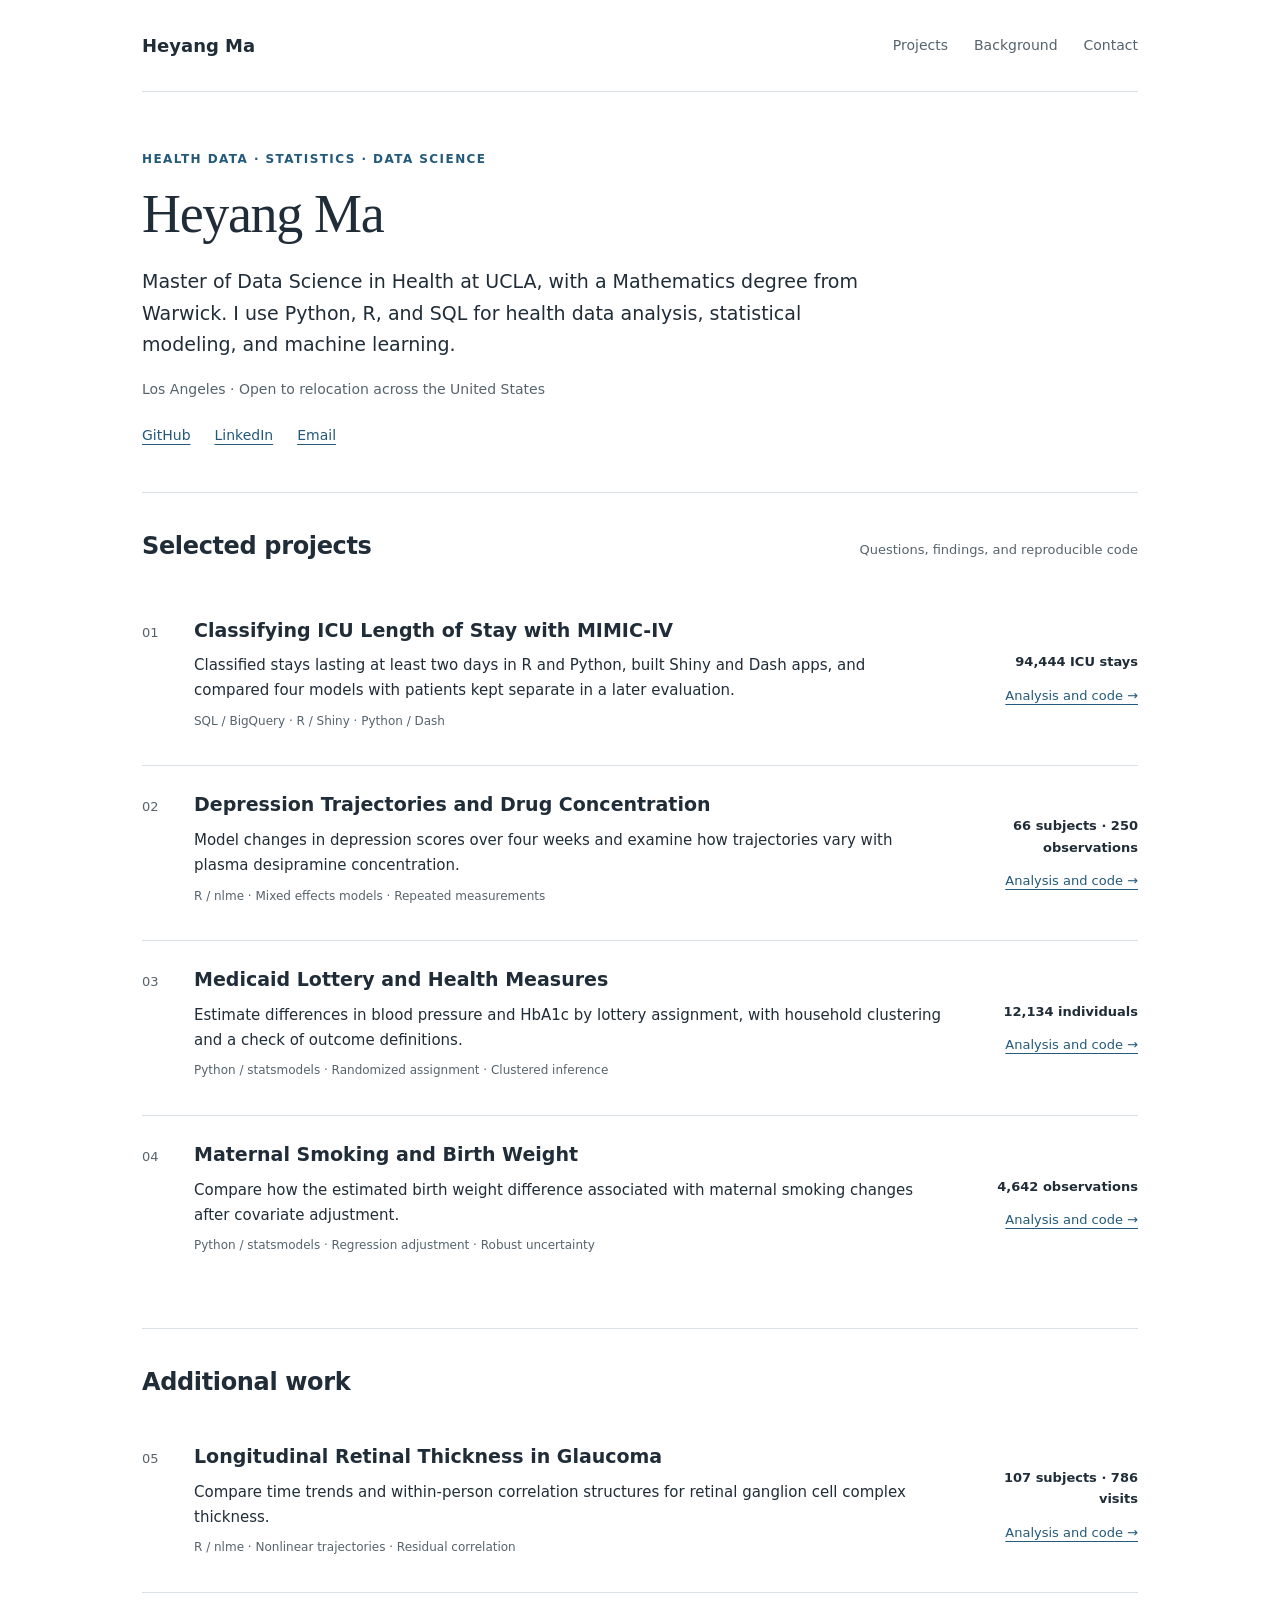
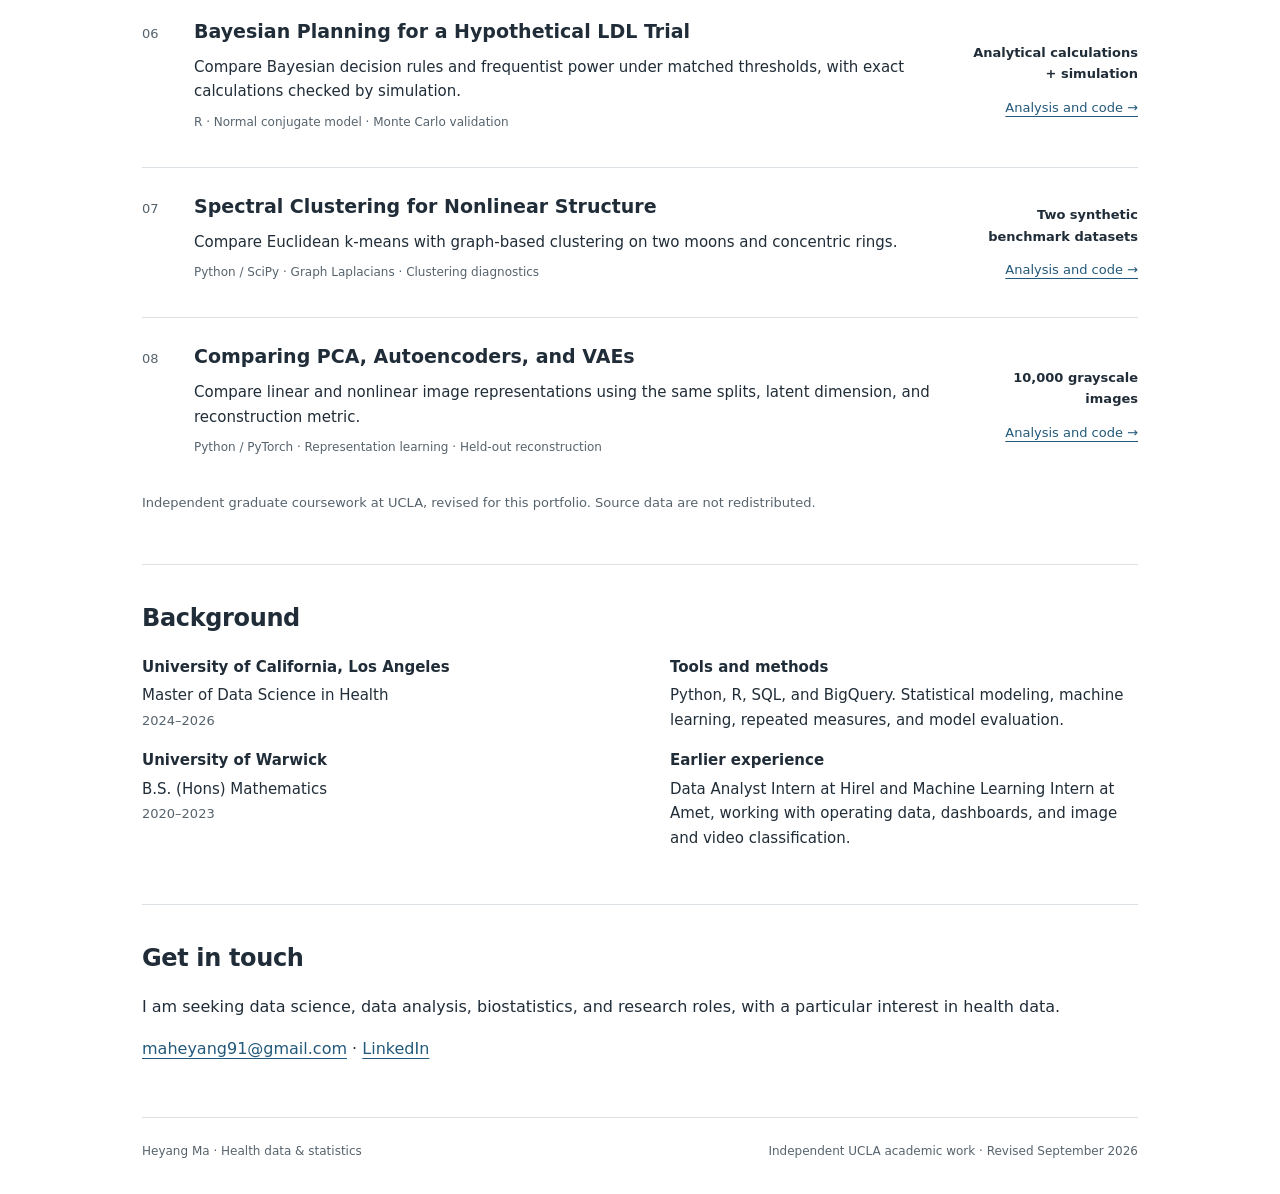
==== commit d5483c55: "Deploy reviewed MIMIC-IV portfolio case study" ====
--- a/index.html
+++ b/index.html
@@ -1 +1 @@
-<!doctype html><html lang="en"><head><meta charset="utf-8"><meta name="viewport" content="width=device-width,initial-scale=1"><title>Portfolio | Heyang Ma</title><meta name="description" content="Health data and statistics projects by Heyang Ma"><link rel="stylesheet" href="assets/style.css"><link rel="icon" href="assets/favicon.svg"></head><body><a class="skip" href="#main">Skip to content</a><div class="wrap"><header class="header"><a class="brand" href="index.html">Heyang Ma</a><nav class="nav" aria-label="Main navigation"><a href="index.html#projects">Projects</a><a href="index.html#background">Background</a><a href="index.html#contact">Contact</a></nav></header><main id="main"><section class="intro"><p class="eyebrow">Health data · Statistics · Data science</p><h1>Heyang Ma</h1><p class="lede">Master of Data Science in Health at UCLA, with a Mathematics degree from Warwick. I use Python, R, and SQL for health data analysis, statistical modeling, and machine learning.</p><p class="meta">Los Angeles · Open to relocation across the United States</p><div class="intro-links"><a href="https://github.com/666mhy666">GitHub</a><a href="https://www.linkedin.com/in/heyang-ma-375151330/">LinkedIn</a><a href="mailto:maheyang91@gmail.com">Email</a></div></section><section class="section" id="projects"><div class="section-head"><h2>Selected projects</h2><p>Questions, findings, and reproducible code</p></div><ol class="projects"><li class="project"><span class="number">01</span><div><h3><a href="projects/mimic-iv-icu-los/index.html">ICU Length of Stay Prediction</a></h3><p>Build a clinical cohort and evaluate whether ICU stays last at least two days, with patients kept separate across training and testing.</p><p class="method">SQL / BigQuery · Python · Patient-level evaluation</p></div><div class="project-side"><strong>94,444 ICU stays</strong><a href="projects/mimic-iv-icu-los/index.html">Analysis and code →</a></div></li><li class="project"><span class="number">02</span><div><h3><a href="projects/longitudinal-depression/index.html">Depression Trajectories and Drug Concentration</a></h3><p>Model changes in depression scores over four weeks and examine how trajectories vary with plasma desipramine concentration.</p><p class="method">R / nlme · Mixed effects models · Repeated measurements</p></div><div class="project-side"><strong>66 subjects · 250 observations</strong><a href="projects/longitudinal-depression/index.html">Analysis and code →</a></div></li><li class="project"><span class="number">03</span><div><h3><a href="projects/medicaid-lottery-analysis/index.html">Medicaid Lottery and Health Measures</a></h3><p>Estimate differences in blood pressure and HbA1c by lottery assignment, with household clustering and a check of outcome definitions.</p><p class="method">Python / statsmodels · Randomized assignment · Clustered inference</p></div><div class="project-side"><strong>12,134 individuals</strong><a href="projects/medicaid-lottery-analysis/index.html">Analysis and code →</a></div></li><li class="project"><span class="number">04</span><div><h3><a href="projects/maternal-smoking-birthweight/index.html">Maternal Smoking and Birth Weight</a></h3><p>Compare how the estimated birth weight difference associated with maternal smoking changes after covariate adjustment.</p><p class="method">Python / statsmodels · Regression adjustment · Robust uncertainty</p></div><div class="project-side"><strong>4,642 observations</strong><a href="projects/maternal-smoking-birthweight/index.html">Analysis and code →</a></div></li></ol></section><section class="section"><h2>Additional work</h2><ol class="projects"><li class="project"><span class="number">05</span><div><h3><a href="projects/glaucoma-progression/index.html">Longitudinal Retinal Thickness in Glaucoma</a></h3><p>Compare time trends and within-person correlation structures for retinal ganglion cell complex thickness.</p><p class="method">R / nlme · Nonlinear trajectories · Residual correlation</p></div><div class="project-side"><strong>107 subjects · 786 visits</strong><a href="projects/glaucoma-progression/index.html">Analysis and code →</a></div></li><li class="project"><span class="number">06</span><div><h3><a href="projects/bayesian-trial-design/index.html">Bayesian Planning for a Hypothetical LDL Trial</a></h3><p>Compare Bayesian decision rules and frequentist power under matched thresholds, with exact calculations checked by simulation.</p><p class="method">R · Normal conjugate model · Monte Carlo validation</p></div><div class="project-side"><strong>Analytical calculations + simulation</strong><a href="projects/bayesian-trial-design/index.html">Analysis and code →</a></div></li><li class="project"><span class="number">07</span><div><h3><a href="projects/spectral-clustering/index.html">Spectral Clustering for Nonlinear Structure</a></h3><p>Compare Euclidean k-means with graph-based clustering on two moons and concentric rings.</p><p class="method">Python / SciPy · Graph Laplacians · Clustering diagnostics</p></div><div class="project-side"><strong>Two synthetic benchmark datasets</strong><a href="projects/spectral-clustering/index.html">Analysis and code →</a></div></li><li class="project"><span class="number">08</span><div><h3><a href="projects/image-representation-learning/index.html">Comparing PCA, Autoencoders, and VAEs</a></h3><p>Compare linear and nonlinear image representations using the same splits, latent dimension, and reconstruction metric.</p><p class="method">Python / PyTorch · Representation learning · Held-out reconstruction</p></div><div class="project-side"><strong>10,000 grayscale images</strong><a href="projects/image-representation-learning/index.html">Analysis and code →</a></div></li></ol><p class="small">Independent graduate coursework at UCLA, revised for this portfolio. Source data are not redistributed.</p></section><section class="section" id="background"><h2>Background</h2><div class="two-col"><div><p class="label">University of California, Los Angeles</p><p>Master of Data Science in Health<br><span class="small">2024–2026</span></p><p class="label">University of Warwick</p><p>B.S. (Hons) Mathematics<br><span class="small">2020–2023</span></p></div><div><p class="label">Tools and methods</p><p>Python, R, SQL, and BigQuery. Statistical modeling, machine learning, repeated measures, and model evaluation.</p><p class="label">Earlier experience</p><p>Data Analyst Intern at Hirel and Machine Learning Intern at Amet, working with operating data, dashboards, and image and video classification.</p></div></div></section><section class="section" id="contact"><h2>Get in touch</h2><p>I am seeking data science, data analysis, biostatistics, and research roles, with a particular interest in health data.</p><p><a href="mailto:maheyang91@gmail.com">maheyang91@gmail.com</a> · <a href="https://www.linkedin.com/in/heyang-ma-375151330/">LinkedIn</a></p></section></main><footer class="footer"><span>Heyang Ma · Health data &amp; statistics</span><span>Independent UCLA academic work · Revised September 2026</span></footer></div></body></html>+<!doctype html><html lang="en"><head><meta charset="utf-8"><meta name="viewport" content="width=device-width,initial-scale=1"><title>Portfolio | Heyang Ma</title><meta name="description" content="Health data and statistics projects by Heyang Ma"><link rel="stylesheet" href="assets/style.css"><link rel="icon" href="assets/favicon.svg"></head><body><a class="skip" href="#main">Skip to content</a><div class="wrap"><header class="header"><a class="brand" href="index.html">Heyang Ma</a><nav class="nav" aria-label="Main navigation"><a href="index.html#projects">Projects</a><a href="index.html#background">Background</a><a href="index.html#contact">Contact</a></nav></header><main id="main"><section class="intro"><p class="eyebrow">Health data · Statistics · Data science</p><h1>Heyang Ma</h1><p class="lede">Master of Data Science in Health at UCLA, with a Mathematics degree from Warwick. I use Python, R, and SQL for health data analysis, statistical modeling, and machine learning.</p><p class="meta">Los Angeles · Open to relocation across the United States</p><div class="intro-links"><a href="https://github.com/666mhy666">GitHub</a><a href="https://www.linkedin.com/in/heyang-ma-375151330/">LinkedIn</a><a href="mailto:maheyang91@gmail.com">Email</a></div></section><section class="section" id="projects"><div class="section-head"><h2>Selected projects</h2><p>Questions, findings, and reproducible code</p></div><ol class="projects"><li class="project"><span class="number">01</span><div><h3><a href="projects/mimic-iv-icu-los/index.html">Classifying ICU Length of Stay with MIMIC-IV</a></h3><p>Classified stays lasting at least two days in R and Python, built Shiny and Dash apps, and compared four models with patients kept separate in a later evaluation.</p><p class="method">SQL / BigQuery · R / Shiny · Python / Dash</p></div><div class="project-side"><strong>94,444 ICU stays</strong><a href="projects/mimic-iv-icu-los/index.html">Analysis and code →</a></div></li><li class="project"><span class="number">02</span><div><h3><a href="projects/longitudinal-depression/index.html">Depression Trajectories and Drug Concentration</a></h3><p>Model changes in depression scores over four weeks and examine how trajectories vary with plasma desipramine concentration.</p><p class="method">R / nlme · Mixed effects models · Repeated measurements</p></div><div class="project-side"><strong>66 subjects · 250 observations</strong><a href="projects/longitudinal-depression/index.html">Analysis and code →</a></div></li><li class="project"><span class="number">03</span><div><h3><a href="projects/medicaid-lottery-analysis/index.html">Medicaid Lottery and Health Measures</a></h3><p>Estimate differences in blood pressure and HbA1c by lottery assignment, with household clustering and a check of outcome definitions.</p><p class="method">Python / statsmodels · Randomized assignment · Clustered inference</p></div><div class="project-side"><strong>12,134 individuals</strong><a href="projects/medicaid-lottery-analysis/index.html">Analysis and code →</a></div></li><li class="project"><span class="number">04</span><div><h3><a href="projects/maternal-smoking-birthweight/index.html">Maternal Smoking and Birth Weight</a></h3><p>Compare how the estimated birth weight difference associated with maternal smoking changes after covariate adjustment.</p><p class="method">Python / statsmodels · Regression adjustment · Robust uncertainty</p></div><div class="project-side"><strong>4,642 observations</strong><a href="projects/maternal-smoking-birthweight/index.html">Analysis and code →</a></div></li></ol></section><section class="section"><h2>Additional work</h2><ol class="projects"><li class="project"><span class="number">05</span><div><h3><a href="projects/glaucoma-progression/index.html">Longitudinal Retinal Thickness in Glaucoma</a></h3><p>Compare time trends and within-person correlation structures for retinal ganglion cell complex thickness.</p><p class="method">R / nlme · Nonlinear trajectories · Residual correlation</p></div><div class="project-side"><strong>107 subjects · 786 visits</strong><a href="projects/glaucoma-progression/index.html">Analysis and code →</a></div></li><li class="project"><span class="number">06</span><div><h3><a href="projects/bayesian-trial-design/index.html">Bayesian Planning for a Hypothetical LDL Trial</a></h3><p>Compare Bayesian decision rules and frequentist power under matched thresholds, with exact calculations checked by simulation.</p><p class="method">R · Normal conjugate model · Monte Carlo validation</p></div><div class="project-side"><strong>Analytical calculations + simulation</strong><a href="projects/bayesian-trial-design/index.html">Analysis and code →</a></div></li><li class="project"><span class="number">07</span><div><h3><a href="projects/spectral-clustering/index.html">Spectral Clustering for Nonlinear Structure</a></h3><p>Compare Euclidean k-means with graph-based clustering on two moons and concentric rings.</p><p class="method">Python / SciPy · Graph Laplacians · Clustering diagnostics</p></div><div class="project-side"><strong>Two synthetic benchmark datasets</strong><a href="projects/spectral-clustering/index.html">Analysis and code →</a></div></li><li class="project"><span class="number">08</span><div><h3><a href="projects/image-representation-learning/index.html">Comparing PCA, Autoencoders, and VAEs</a></h3><p>Compare linear and nonlinear image representations using the same splits, latent dimension, and reconstruction metric.</p><p class="method">Python / PyTorch · Representation learning · Held-out reconstruction</p></div><div class="project-side"><strong>10,000 grayscale images</strong><a href="projects/image-representation-learning/index.html">Analysis and code →</a></div></li></ol><p class="small">Independent graduate coursework at UCLA, revised for this portfolio. Source data are not redistributed.</p></section><section class="section" id="background"><h2>Background</h2><div class="two-col"><div><p class="label">University of California, Los Angeles</p><p>Master of Data Science in Health<br><span class="small">2024–2026</span></p><p class="label">University of Warwick</p><p>B.S. (Hons) Mathematics<br><span class="small">2020–2023</span></p></div><div><p class="label">Tools and methods</p><p>Python, R, SQL, and BigQuery. Statistical modeling, machine learning, repeated measures, and model evaluation.</p><p class="label">Earlier experience</p><p>Data Analyst Intern at Hirel and Machine Learning Intern at Amet, working with operating data, dashboards, and image and video classification.</p></div></div></section><section class="section" id="contact"><h2>Get in touch</h2><p>I am seeking data science, data analysis, biostatistics, and research roles, with a particular interest in health data.</p><p><a href="mailto:maheyang91@gmail.com">maheyang91@gmail.com</a> · <a href="https://www.linkedin.com/in/heyang-ma-375151330/">LinkedIn</a></p></section></main><footer class="footer"><span>Heyang Ma · Health data &amp; statistics</span><span>Independent UCLA academic work · Revised September 2026</span></footer></div></body></html>
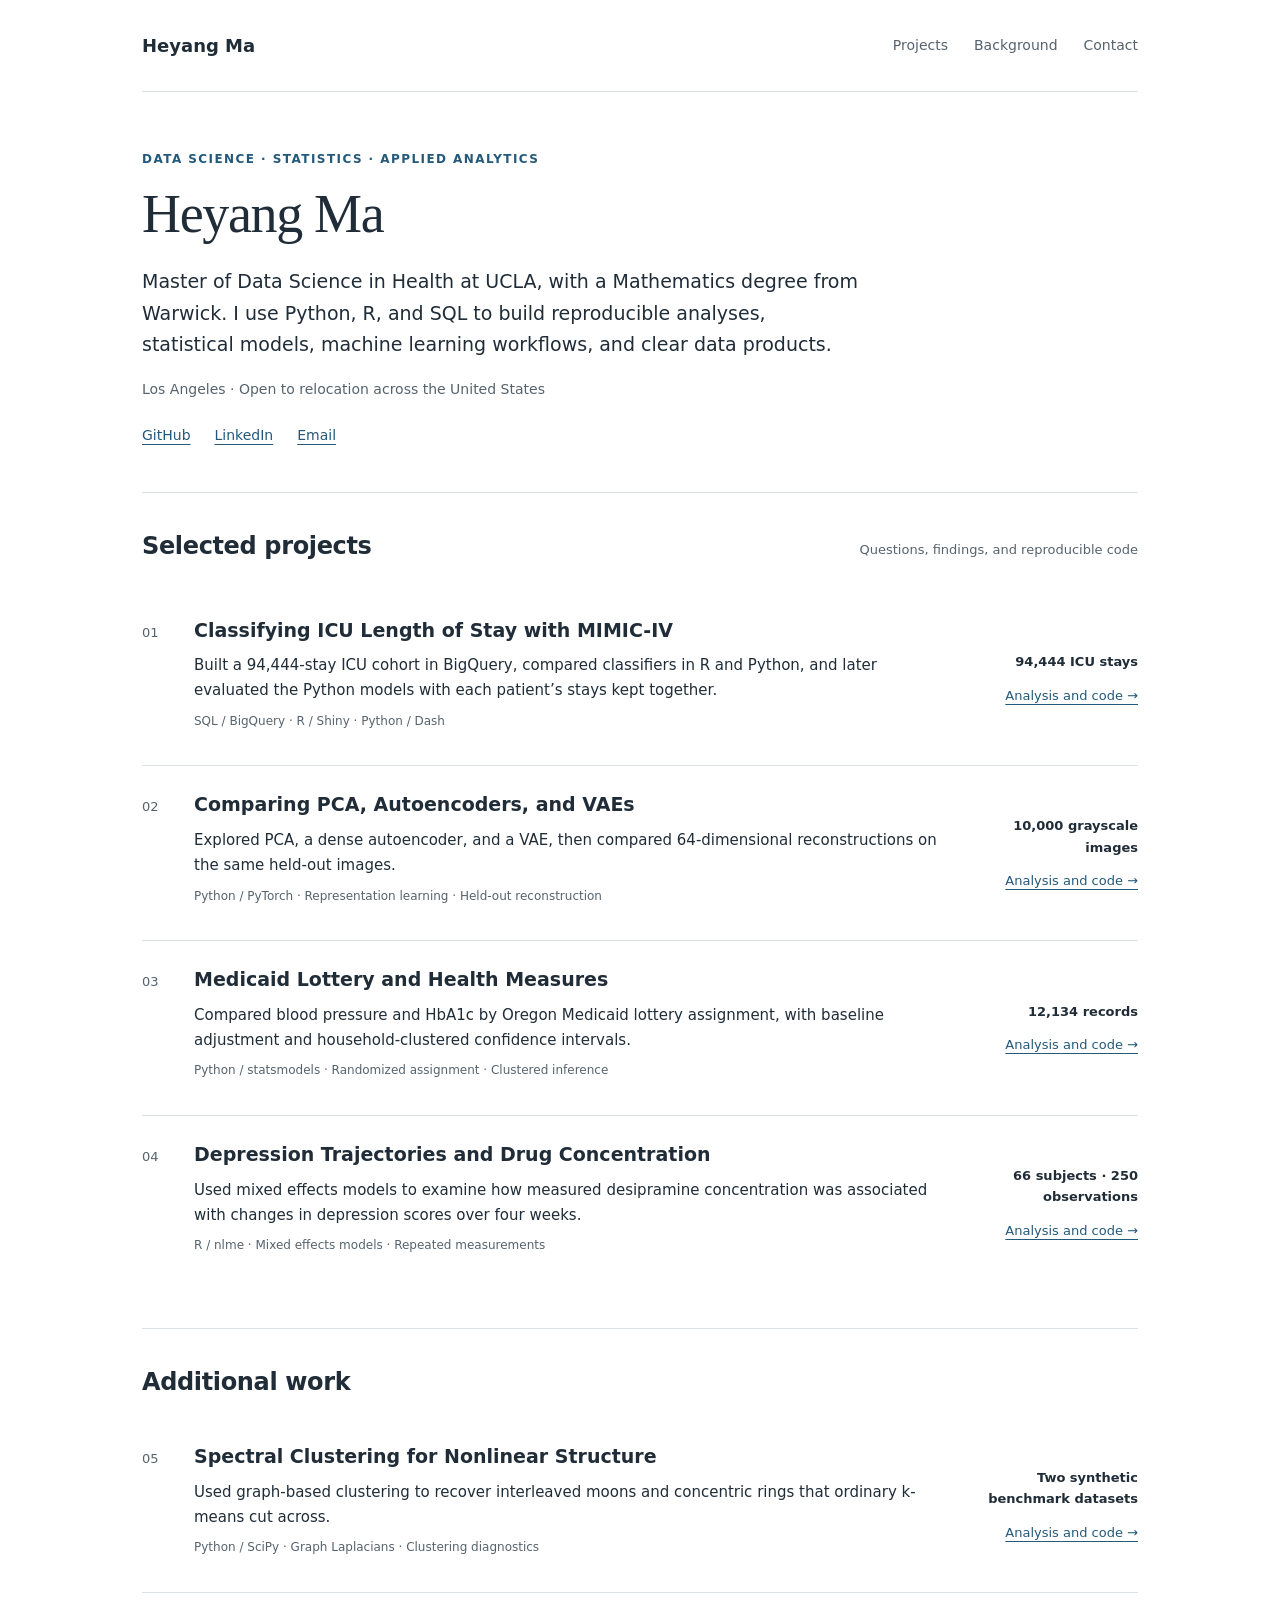
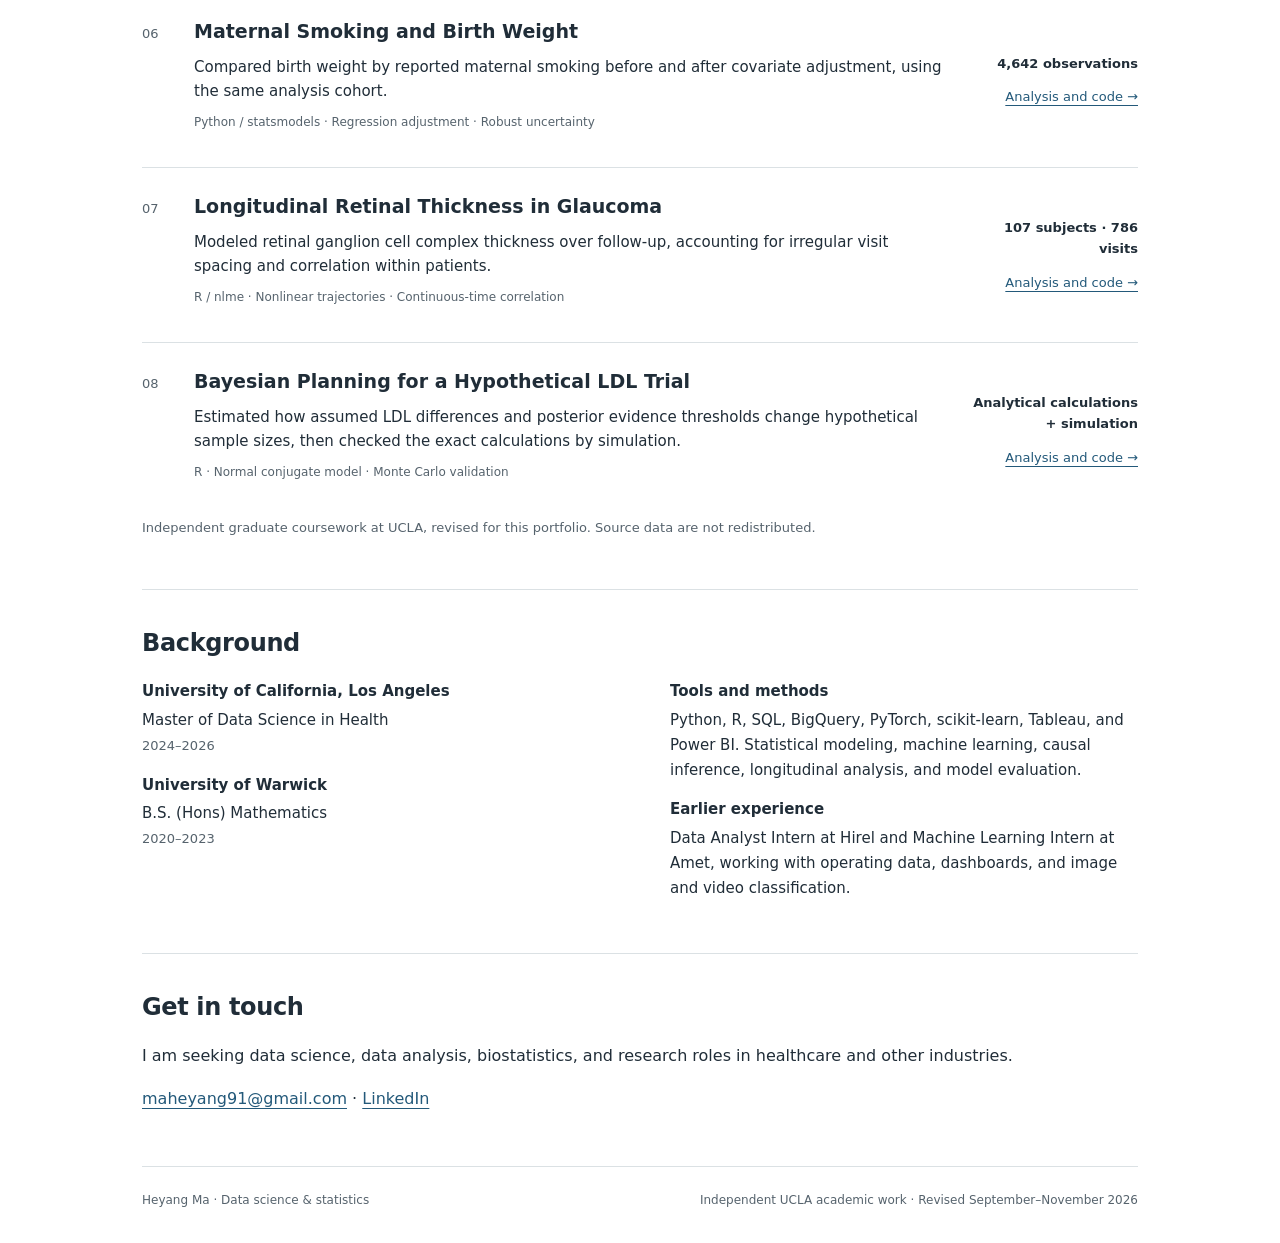
==== commit f43379ba: "Publish reviewed portfolio homepage" ====
--- a/index.html
+++ b/index.html
@@ -1 +1,39 @@
-<!doctype html><html lang="en"><head><meta charset="utf-8"><meta name="viewport" content="width=device-width,initial-scale=1"><title>Portfolio | Heyang Ma</title><meta name="description" content="Health data and statistics projects by Heyang Ma"><link rel="stylesheet" href="assets/style.css"><link rel="icon" href="assets/favicon.svg"></head><body><a class="skip" href="#main">Skip to content</a><div class="wrap"><header class="header"><a class="brand" href="index.html">Heyang Ma</a><nav class="nav" aria-label="Main navigation"><a href="index.html#projects">Projects</a><a href="index.html#background">Background</a><a href="index.html#contact">Contact</a></nav></header><main id="main"><section class="intro"><p class="eyebrow">Health data · Statistics · Data science</p><h1>Heyang Ma</h1><p class="lede">Master of Data Science in Health at UCLA, with a Mathematics degree from Warwick. I use Python, R, and SQL for health data analysis, statistical modeling, and machine learning.</p><p class="meta">Los Angeles · Open to relocation across the United States</p><div class="intro-links"><a href="https://github.com/666mhy666">GitHub</a><a href="https://www.linkedin.com/in/heyang-ma-375151330/">LinkedIn</a><a href="mailto:maheyang91@gmail.com">Email</a></div></section><section class="section" id="projects"><div class="section-head"><h2>Selected projects</h2><p>Questions, findings, and reproducible code</p></div><ol class="projects"><li class="project"><span class="number">01</span><div><h3><a href="projects/mimic-iv-icu-los/index.html">Classifying ICU Length of Stay with MIMIC-IV</a></h3><p>Classified stays lasting at least two days in R and Python, built Shiny and Dash apps, and compared four models with patients kept separate in a later evaluation.</p><p class="method">SQL / BigQuery · R / Shiny · Python / Dash</p></div><div class="project-side"><strong>94,444 ICU stays</strong><a href="projects/mimic-iv-icu-los/index.html">Analysis and code →</a></div></li><li class="project"><span class="number">02</span><div><h3><a href="projects/longitudinal-depression/index.html">Depression Trajectories and Drug Concentration</a></h3><p>Model changes in depression scores over four weeks and examine how trajectories vary with plasma desipramine concentration.</p><p class="method">R / nlme · Mixed effects models · Repeated measurements</p></div><div class="project-side"><strong>66 subjects · 250 observations</strong><a href="projects/longitudinal-depression/index.html">Analysis and code →</a></div></li><li class="project"><span class="number">03</span><div><h3><a href="projects/medicaid-lottery-analysis/index.html">Medicaid Lottery and Health Measures</a></h3><p>Estimate differences in blood pressure and HbA1c by lottery assignment, with household clustering and a check of outcome definitions.</p><p class="method">Python / statsmodels · Randomized assignment · Clustered inference</p></div><div class="project-side"><strong>12,134 individuals</strong><a href="projects/medicaid-lottery-analysis/index.html">Analysis and code →</a></div></li><li class="project"><span class="number">04</span><div><h3><a href="projects/maternal-smoking-birthweight/index.html">Maternal Smoking and Birth Weight</a></h3><p>Compare how the estimated birth weight difference associated with maternal smoking changes after covariate adjustment.</p><p class="method">Python / statsmodels · Regression adjustment · Robust uncertainty</p></div><div class="project-side"><strong>4,642 observations</strong><a href="projects/maternal-smoking-birthweight/index.html">Analysis and code →</a></div></li></ol></section><section class="section"><h2>Additional work</h2><ol class="projects"><li class="project"><span class="number">05</span><div><h3><a href="projects/glaucoma-progression/index.html">Longitudinal Retinal Thickness in Glaucoma</a></h3><p>Compare time trends and within-person correlation structures for retinal ganglion cell complex thickness.</p><p class="method">R / nlme · Nonlinear trajectories · Residual correlation</p></div><div class="project-side"><strong>107 subjects · 786 visits</strong><a href="projects/glaucoma-progression/index.html">Analysis and code →</a></div></li><li class="project"><span class="number">06</span><div><h3><a href="projects/bayesian-trial-design/index.html">Bayesian Planning for a Hypothetical LDL Trial</a></h3><p>Compare Bayesian decision rules and frequentist power under matched thresholds, with exact calculations checked by simulation.</p><p class="method">R · Normal conjugate model · Monte Carlo validation</p></div><div class="project-side"><strong>Analytical calculations + simulation</strong><a href="projects/bayesian-trial-design/index.html">Analysis and code →</a></div></li><li class="project"><span class="number">07</span><div><h3><a href="projects/spectral-clustering/index.html">Spectral Clustering for Nonlinear Structure</a></h3><p>Compare Euclidean k-means with graph-based clustering on two moons and concentric rings.</p><p class="method">Python / SciPy · Graph Laplacians · Clustering diagnostics</p></div><div class="project-side"><strong>Two synthetic benchmark datasets</strong><a href="projects/spectral-clustering/index.html">Analysis and code →</a></div></li><li class="project"><span class="number">08</span><div><h3><a href="projects/image-representation-learning/index.html">Comparing PCA, Autoencoders, and VAEs</a></h3><p>Compare linear and nonlinear image representations using the same splits, latent dimension, and reconstruction metric.</p><p class="method">Python / PyTorch · Representation learning · Held-out reconstruction</p></div><div class="project-side"><strong>10,000 grayscale images</strong><a href="projects/image-representation-learning/index.html">Analysis and code →</a></div></li></ol><p class="small">Independent graduate coursework at UCLA, revised for this portfolio. Source data are not redistributed.</p></section><section class="section" id="background"><h2>Background</h2><div class="two-col"><div><p class="label">University of California, Los Angeles</p><p>Master of Data Science in Health<br><span class="small">2024–2026</span></p><p class="label">University of Warwick</p><p>B.S. (Hons) Mathematics<br><span class="small">2020–2023</span></p></div><div><p class="label">Tools and methods</p><p>Python, R, SQL, and BigQuery. Statistical modeling, machine learning, repeated measures, and model evaluation.</p><p class="label">Earlier experience</p><p>Data Analyst Intern at Hirel and Machine Learning Intern at Amet, working with operating data, dashboards, and image and video classification.</p></div></div></section><section class="section" id="contact"><h2>Get in touch</h2><p>I am seeking data science, data analysis, biostatistics, and research roles, with a particular interest in health data.</p><p><a href="mailto:maheyang91@gmail.com">maheyang91@gmail.com</a> · <a href="https://www.linkedin.com/in/heyang-ma-375151330/">LinkedIn</a></p></section></main><footer class="footer"><span>Heyang Ma · Health data &amp; statistics</span><span>Independent UCLA academic work · Revised September 2026</span></footer></div></body></html>+<!doctype html><html lang="en"><head><meta charset="utf-8"><meta name="viewport" content="width=device-width,initial-scale=1"><title>Portfolio | Heyang Ma</title><meta name="description" content="Data science, statistics, and applied analytics portfolio by Heyang Ma."><link rel="stylesheet" href="assets/style.css"><link rel="icon" href="assets/favicon.svg"></head><body><a class="skip" href="#main">Skip to content</a><div class="wrap"><header class="header"><a class="brand" href="index.html">Heyang Ma</a><nav class="nav" aria-label="Main navigation"><a href="index.html#projects">Projects</a><a href="index.html#background">Background</a><a href="index.html#contact">Contact</a></nav></header><main id="main"><section class="intro">
+  <p class="eyebrow">Data science · Statistics · Applied analytics</p>
+  <h1>Heyang Ma</h1>
+  <p class="lede">Master of Data Science in Health at UCLA, with a Mathematics degree from Warwick. I use Python, R, and SQL to build reproducible analyses, statistical models, machine learning workflows, and clear data products.</p>
+  <p class="meta">Los Angeles · Open to relocation across the United States</p>
+  <div class="intro-links"><a href="https://github.com/666mhy666">GitHub</a><a href="https://www.linkedin.com/in/heyang-ma-375151330/">LinkedIn</a><a href="mailto:maheyang91@gmail.com">Email</a></div>
+</section>
+<section class="section" id="projects">
+  <div class="section-head"><h2>Selected projects</h2><p>Questions, findings, and reproducible code</p></div>
+  <ol class="projects" start="1"><li class="project"><span class="number">01</span><div><h3><a href="projects/mimic-iv-icu-los/index.html">Classifying ICU Length of Stay with MIMIC-IV</a></h3><p>Built a 94,444-stay ICU cohort in BigQuery, compared classifiers in R and Python, and later evaluated the Python models with each patient’s stays kept together.</p><p class="method">SQL / BigQuery · R / Shiny · Python / Dash</p></div><div class="project-side"><strong>94,444 ICU stays</strong><a href="projects/mimic-iv-icu-los/index.html">Analysis and code →</a></div></li><li class="project"><span class="number">02</span><div><h3><a href="projects/image-representation-learning/index.html">Comparing PCA, Autoencoders, and VAEs</a></h3><p>Explored PCA, a dense autoencoder, and a VAE, then compared 64-dimensional reconstructions on the same held-out images.</p><p class="method">Python / PyTorch · Representation learning · Held-out reconstruction</p></div><div class="project-side"><strong>10,000 grayscale images</strong><a href="projects/image-representation-learning/index.html">Analysis and code →</a></div></li><li class="project"><span class="number">03</span><div><h3><a href="projects/medicaid-lottery-analysis/index.html">Medicaid Lottery and Health Measures</a></h3><p>Compared blood pressure and HbA1c by Oregon Medicaid lottery assignment, with baseline adjustment and household-clustered confidence intervals.</p><p class="method">Python / statsmodels · Randomized assignment · Clustered inference</p></div><div class="project-side"><strong>12,134 records</strong><a href="projects/medicaid-lottery-analysis/index.html">Analysis and code →</a></div></li><li class="project"><span class="number">04</span><div><h3><a href="projects/longitudinal-depression/index.html">Depression Trajectories and Drug Concentration</a></h3><p>Used mixed effects models to examine how measured desipramine concentration was associated with changes in depression scores over four weeks.</p><p class="method">R / nlme · Mixed effects models · Repeated measurements</p></div><div class="project-side"><strong>66 subjects · 250 observations</strong><a href="projects/longitudinal-depression/index.html">Analysis and code →</a></div></li></ol>
+</section>
+<section class="section">
+  <h2>Additional work</h2>
+  <ol class="projects" start="5"><li class="project"><span class="number">05</span><div><h3><a href="projects/spectral-clustering/index.html">Spectral Clustering for Nonlinear Structure</a></h3><p>Used graph-based clustering to recover interleaved moons and concentric rings that ordinary k-means cut across.</p><p class="method">Python / SciPy · Graph Laplacians · Clustering diagnostics</p></div><div class="project-side"><strong>Two synthetic benchmark datasets</strong><a href="projects/spectral-clustering/index.html">Analysis and code →</a></div></li><li class="project"><span class="number">06</span><div><h3><a href="projects/maternal-smoking-birthweight/index.html">Maternal Smoking and Birth Weight</a></h3><p>Compared birth weight by reported maternal smoking before and after covariate adjustment, using the same analysis cohort.</p><p class="method">Python / statsmodels · Regression adjustment · Robust uncertainty</p></div><div class="project-side"><strong>4,642 observations</strong><a href="projects/maternal-smoking-birthweight/index.html">Analysis and code →</a></div></li><li class="project"><span class="number">07</span><div><h3><a href="projects/glaucoma-progression/index.html">Longitudinal Retinal Thickness in Glaucoma</a></h3><p>Modeled retinal ganglion cell complex thickness over follow-up, accounting for irregular visit spacing and correlation within patients.</p><p class="method">R / nlme · Nonlinear trajectories · Continuous-time correlation</p></div><div class="project-side"><strong>107 subjects · 786 visits</strong><a href="projects/glaucoma-progression/index.html">Analysis and code →</a></div></li><li class="project"><span class="number">08</span><div><h3><a href="projects/bayesian-trial-design/index.html">Bayesian Planning for a Hypothetical LDL Trial</a></h3><p>Estimated how assumed LDL differences and posterior evidence thresholds change hypothetical sample sizes, then checked the exact calculations by simulation.</p><p class="method">R · Normal conjugate model · Monte Carlo validation</p></div><div class="project-side"><strong>Analytical calculations + simulation</strong><a href="projects/bayesian-trial-design/index.html">Analysis and code →</a></div></li></ol>
+  <p class="small">Independent graduate coursework at UCLA, revised for this portfolio. Source data are not redistributed.</p>
+</section>
+<section class="section" id="background">
+  <h2>Background</h2>
+  <div class="two-col">
+    <div>
+      <p class="label">University of California, Los Angeles</p>
+      <p>Master of Data Science in Health<br><span class="small">2024–2026</span></p>
+      <p class="label">University of Warwick</p>
+      <p>B.S. (Hons) Mathematics<br><span class="small">2020–2023</span></p>
+    </div>
+    <div>
+      <p class="label">Tools and methods</p>
+      <p>Python, R, SQL, BigQuery, PyTorch, scikit-learn, Tableau, and Power BI. Statistical modeling, machine learning, causal inference, longitudinal analysis, and model evaluation.</p>
+      <p class="label">Earlier experience</p>
+      <p>Data Analyst Intern at Hirel and Machine Learning Intern at Amet, working with operating data, dashboards, and image and video classification.</p>
+    </div>
+  </div>
+</section>
+<section class="section" id="contact">
+  <h2>Get in touch</h2>
+  <p>I am seeking data science, data analysis, biostatistics, and research roles in healthcare and other industries.</p>
+  <p><a href="mailto:maheyang91@gmail.com">maheyang91@gmail.com</a> · <a href="https://www.linkedin.com/in/heyang-ma-375151330/">LinkedIn</a></p>
+</section>
+</main><footer class="footer"><span>Heyang Ma · Data science &amp; statistics</span><span>Independent UCLA academic work · Revised September–November 2026</span></footer></div></body></html>
